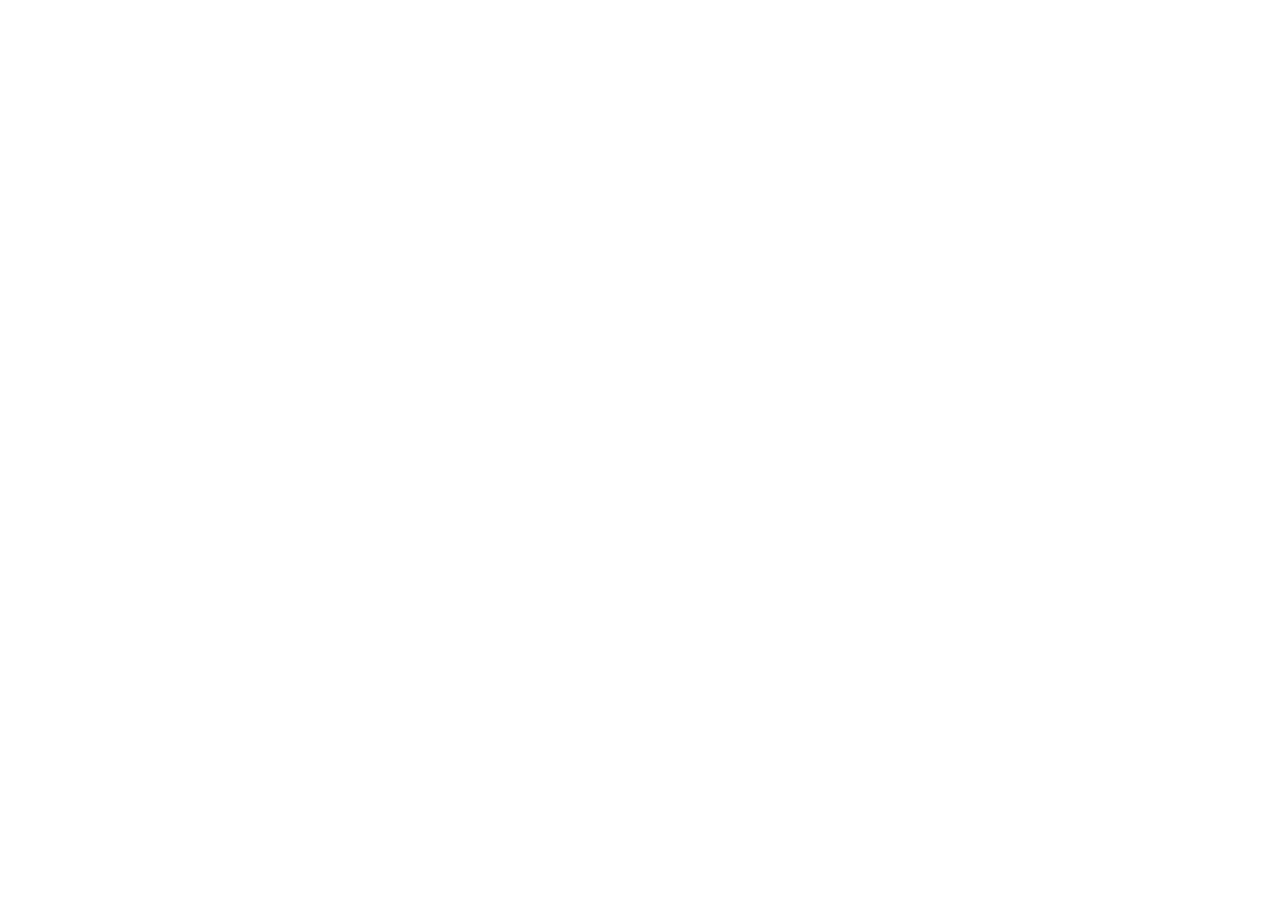
==== index.html @ cc5fe01b "Integrate WordPress block content into static page while keeping redirect" ====
<!doctype html>
<html lang="en">
<head>
  <meta charset="utf-8" />
  <meta name="viewport" content="width=device-width, initial-scale=1" />
  <title>Becky Taha'Blu</title>
  <meta http-equiv="refresh" content="0; url=https://beckytahablu.wordpress.com" />
  <script>window.location.href = 'https://beckytahablu.wordpress.com';</script>
  <style>
    body { margin:0; font-family:system-ui, -apple-system, Segoe UI, Roboto, Arial, sans-serif; background:#111; color:#fff; }
    .cover { position:relative; min-height:75vh; overflow:hidden; color:#fff; }
    .cover img { width:100%; height:100%; object-fit:cover; vertical-align:middle; opacity:.9; }
    .cover .inner { position:absolute; inset:0; display:flex; flex-direction:column; justify-content:center; align-items:center; padding:1rem; background:rgba(0,0,0,.35); text-align:center; }
    .wrap { max-width:1000px; margin:0 auto; padding:1rem; }
    .section { padding:5vh 1rem; }
    h2, h3, p, ul, li { margin: .5rem 0; }
    ul { padding-left:1.2rem; }
    .columns { display:flex; flex-wrap:wrap; gap:1rem; }
    .column { flex:1 1 300px; background:#1b1b1b; border-radius:8px; border:1px solid #333; padding:1rem; }
    img { max-width:100%; border-radius:8px; display:block; margin:0.4rem 0; }
    .social-links { display:flex; flex-wrap:wrap; gap:.4rem; list-style:none; padding:0; }
    .social-links li { margin:0; }
    .social-links a { color:#7fd5ff; text-decoration:none; border:1px solid #2f6c94; border-radius:999px; padding:.2rem .6rem; background:#152e40; }
    .footer { text-align:center; padding:1rem; font-size:.85rem; color:#ccc; }
  </style>
</head>
<body>
  <div class="cover">
    <img src="https://beckytahablu.wordpress.com/wp-content/uploads/2025/03/blackwhitegreentactilepsychedelicmusicportraitpsychedelicposter_20250311_173558_00007491896502432574039.jpg" alt="Becky Taha'Blu" />
    <div class="inner">
      <h1>Welcome to the World of Becky Taha'Blu</h1>
      <p style="text-align:right; max-width:700px;">unapologetically Black, queer, and femme, is the Gothic Glamorous Gangster shaking up the status quo. As an Afrocentric dominatrix and tantric practitioner, she's not just about pleasure—she's about power, education, and smashing oppressive systems. Co-organizing SLUTWALK Denver, Becky leads the charge against rape culture, strutting through the streets lavishly underdressed to trample the patriarchy.</p>
      <img src="https://beckytahablu.wordpress.com/wp-content/uploads/2025/03/greysimplejustsoldinstagrampostcard_20250311_172432_00007929353339511022209.jpg?w=1024" alt="Becky" style="max-width:420px;" />
    </div>
  </div>

  <div class="wrap">
    <section class="section" style="padding-top:4vh; padding-bottom:4vh; text-align:center;">
      <h2>The Big Mouth from the South</h2>
    </section>

    <hr style="border-color:#e5e5e5;" />
    <hr style="border-color:#e5e5e5;" />

    <section class="section" style="text-align:center;">
      <h2><em>“Feel free to Google Me, it's Taha'Blu!” [TaHa-Blō]</em></h2>
      <p style="font-size:.9rem;">~ Becky Taha’Blu</p>
    </section>

    <section class="columns">
      <div class="column">
        <img src="https://beckytahablu.wordpress.com/wp-content/uploads/2025/03/e3280716-3004-4d63-ae2f-e071078f6f48-1_all_17728277024957830709643.jpg?w=768" alt="Becky" />
        <img src="https://beckytahablu.wordpress.com/wp-content/uploads/2025/03/titsgiggles-2024-1045744630742553018780.jpg?w=682" alt="Becky" />
        <img src="https://beckytahablu.wordpress.com/wp-content/uploads/2025/03/titsgiggles-2024-1046490597239380816085.jpg?w=682" alt="Becky" />
        <ul>
          <li>Co-Founder of Rogue</li>
          <li>Support Network (RSN)</li>
          <li>Co-Founder of Rocky Mountain Sex Workers Coalition (RMSWC)</li>
          <li>Organizer of SLUTWALK Denver</li>
          <li>Producer of Sacre'Blu</li>
          <li>Member Lysistrata</li>
          <li>Member Black Sex Workers Coalition of Colorado</li>
        </ul>
      </div>
      <div class="column">
        <h2>Performance</h2>
        <p style="font-size:.85rem;">Starts at:</p>
        <h2 style="font-size:2rem;">$222</h2>
        <p>My performance prices are set in stone, dripping in gold, and absolutely non-negotiable. If you try to haggle, I’ll block you, ignore you, and trust me—it won’t be the kind of neglect you fantasize about. Respect the rate, or don’t bother sliding into my inbox.</p>
        <h3>Private Events</h3>
        <p>I am a force of rebellion and seduction, fighting for sex worker rights, decriminalization, and the dismantling of oppressive systems through the He-He's Hahas and Tatas, contact me with details about the event.</p>
        <h3>Vaudeville</h3>
        <p>A mesmerizing mix of Vaudeville charm and radical resistance, I blend sharp wit, sensuality, and activism—whether leading the charge or lighting up the stage I look good doing it; that's why I am, Becky with the Good Hair—where pleasure meets protest. You can book me for stand-up comedy or other public speaking events. If your event, cause or corporate event aligns with my radical views I may consider a sliding scale fee.</p>
        <h3>Burlesque</h3>
        <p>Ask me about my many burlesque dance numbers, my style is known to be: <strong>Gothic Glamour & Gangster.</strong></p>
        <p style="text-align:center;">I offer ‘Private Lessons’ and sessions alongside group classes.</p>
        <h3>Virtual Date</h3>
        <p>A soft, yet firm degrading session for the body and mind.</p>
        <p>~Voice Recording: $5<br>~Video & Voice Recording: $10<br>~Phone Consultation: $50+</p>
        <p><strong>Shipping Unmentionables</strong><br>We ship worldwide, flat shipping rate.</p>
      </div>
    </section>

    <section class="section" style="background:#000; padding:4vh 1rem;">
      <div style="text-align:center;"><h3>Connect with MizTrystBlu</h3>
      <p>Email: BeckyTahaBlu@outlook.com</p>
      <img src="https://beckytahablu.wordpress.com/wp-content/uploads/2025/03/image-1.png?w=500" alt="MizTrystBlu" style="max-width:260px;" /></div>
      <p style="text-align:center; font-size:.9rem;">Upcoming Public Events</p>
      <img src="https://beckytahablu.wordpress.com/wp-content/uploads/2025/03/pro-emailsignature_20250311_172258_00004904854328373020688.jpg?w=1024" alt="Contact" style="max-width:380px; display:block; margin:0 auto;" />
    </section>

    <section style="text-align:center; padding:1rem 0;">
      <div style="display:flex; justify-content:center; flex-wrap:wrap; gap:1rem;">
        <a href="https://cash.app/beckytahablu" class="social">$BeckyTahaBlu</a>
        <a href="https://www.amazon.com/hz/wishlist/ls/1C0C0CPOHARVQ?ref_=wl_share" class="social">Wishlist</a>
        <a href="https://fetlife.com/users/1606671" class="social">FetLife</a>
        <a href="https://www.niteflirt.com/users/BeckyTahaBlu" class="social">NiteFlirt</a>
      </div>
    </section>

    <section style="text-align:center; padding:2rem 0;">
      <img src="https://beckytahablu.wordpress.com/wp-content/uploads/2025/03/becky-logo-3-1.png" alt="Logo" style="max-width:200px; margin:.5rem;" />
      <img src="https://beckytahablu.wordpress.com/wp-content/uploads/2025/03/becky-logo-2-1.png" alt="Logo 2" style="max-width:200px; margin:.5rem;" />
    </section>

    <section style="text-align:center; padding:1rem;">
      <audio controls src="https://music.youtube.com/watch?v=oNeEyysDAHk&si=Nz2_Phd3IlsxnaRu"></audio>
      <figcaption>Cheap Perfume - Slut Game Strong</figcaption>
    </section>

    <footer class="footer">Redirecting to WordPress...</footer>
  </div>
</body>
</html>
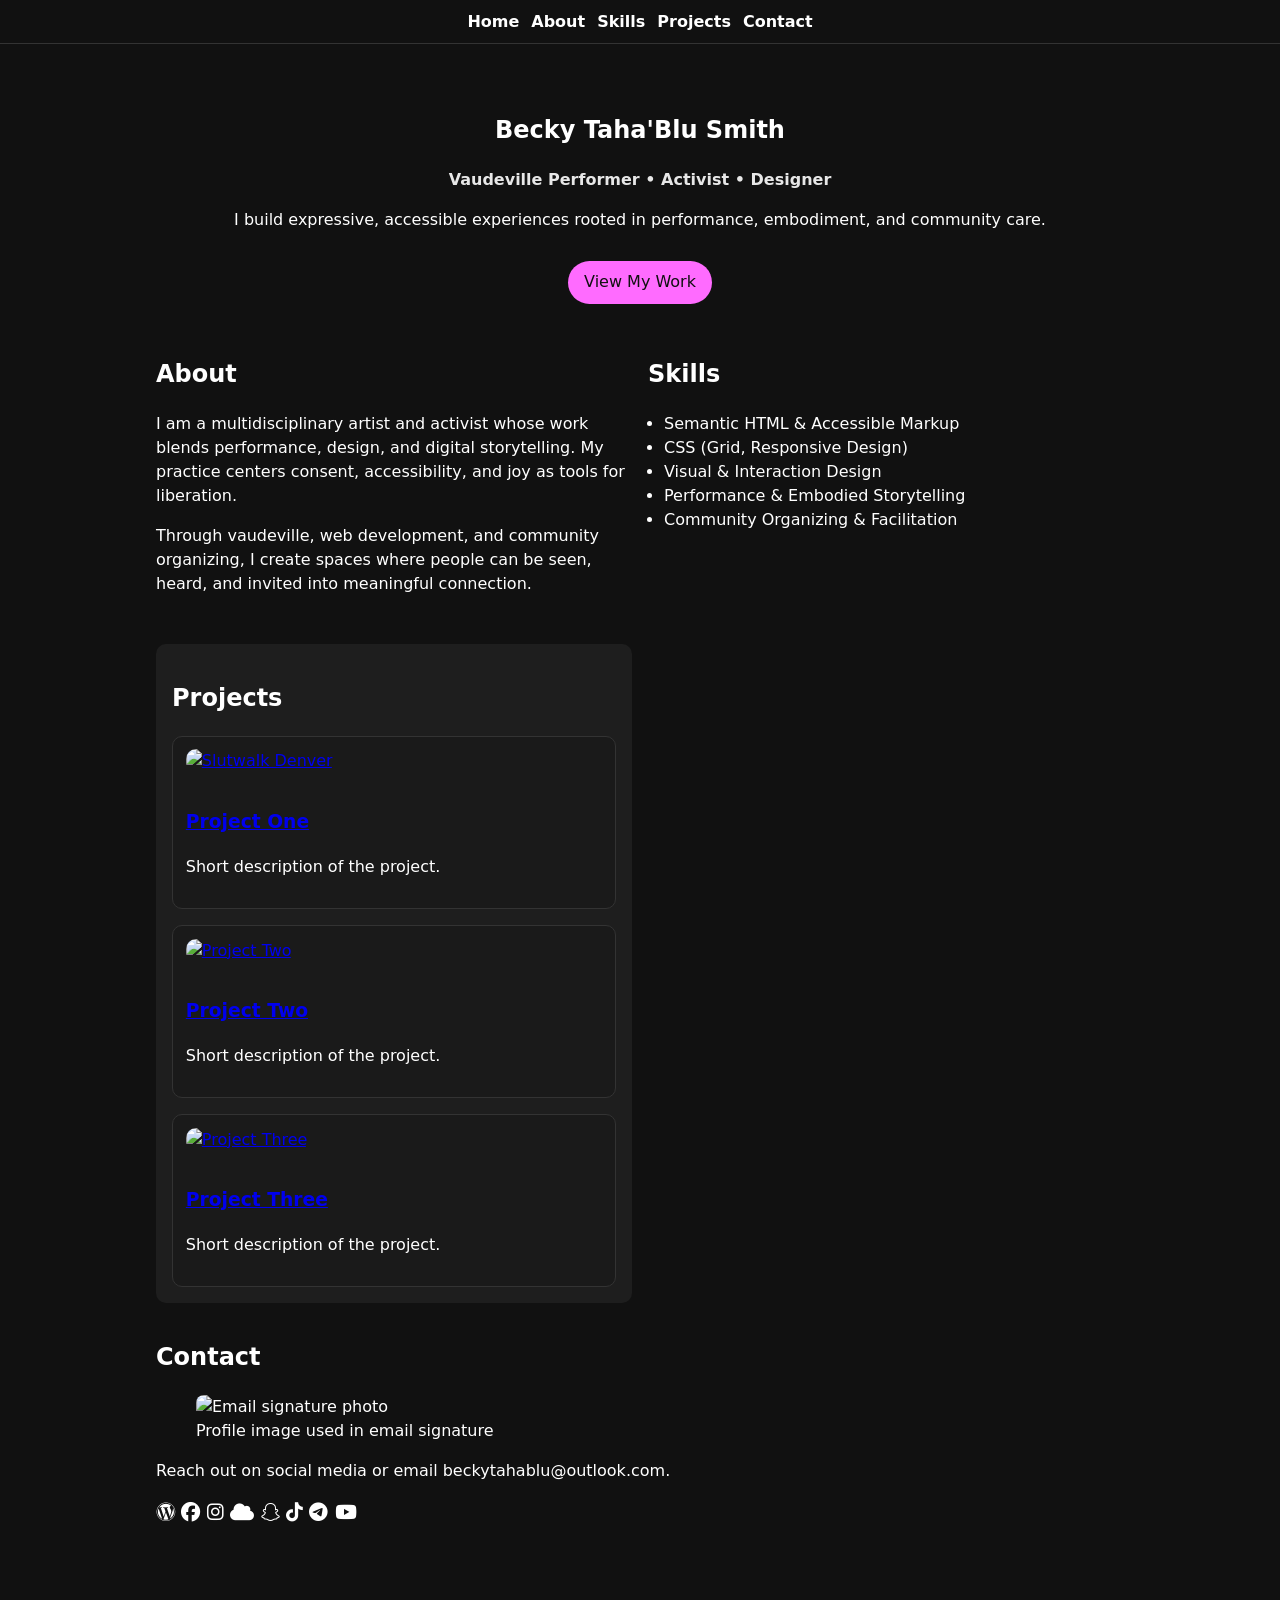
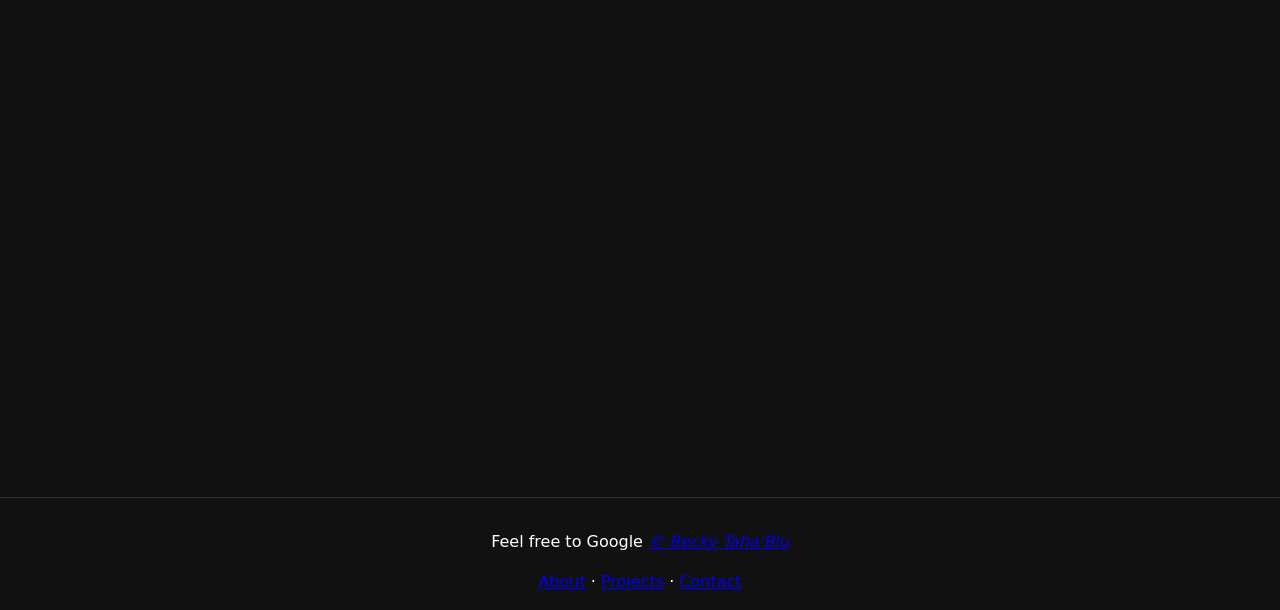
==== commit 92d6d6de: "restore" ====
--- a/index.html
+++ b/index.html
@@ -1,114 +1,217 @@
-<!doctype html>
+<!DOCTYPE html>
 <html lang="en">
 <head>
-  <meta charset="utf-8" />
+  <meta charset="UTF-8" />
   <meta name="viewport" content="width=device-width, initial-scale=1" />
-  <title>Becky Taha'Blu</title>
-  <meta http-equiv="refresh" content="0; url=https://beckytahablu.wordpress.com" />
-  <script>window.location.href = 'https://beckytahablu.wordpress.com';</script>
-  <style>
-    body { margin:0; font-family:system-ui, -apple-system, Segoe UI, Roboto, Arial, sans-serif; background:#111; color:#fff; }
-    .cover { position:relative; min-height:75vh; overflow:hidden; color:#fff; }
-    .cover img { width:100%; height:100%; object-fit:cover; vertical-align:middle; opacity:.9; }
-    .cover .inner { position:absolute; inset:0; display:flex; flex-direction:column; justify-content:center; align-items:center; padding:1rem; background:rgba(0,0,0,.35); text-align:center; }
-    .wrap { max-width:1000px; margin:0 auto; padding:1rem; }
-    .section { padding:5vh 1rem; }
-    h2, h3, p, ul, li { margin: .5rem 0; }
-    ul { padding-left:1.2rem; }
-    .columns { display:flex; flex-wrap:wrap; gap:1rem; }
-    .column { flex:1 1 300px; background:#1b1b1b; border-radius:8px; border:1px solid #333; padding:1rem; }
-    img { max-width:100%; border-radius:8px; display:block; margin:0.4rem 0; }
-    .social-links { display:flex; flex-wrap:wrap; gap:.4rem; list-style:none; padding:0; }
-    .social-links li { margin:0; }
-    .social-links a { color:#7fd5ff; text-decoration:none; border:1px solid #2f6c94; border-radius:999px; padding:.2rem .6rem; background:#152e40; }
-    .footer { text-align:center; padding:1rem; font-size:.85rem; color:#ccc; }
-  </style>
+  <meta name="theme-color" content="#ff6bff" />
+  <meta name="description" content="Becky Taha'Blu Smith — Vaudeville Performer, Activist, and Designer. Creating spaces for equity, joy, and liberation." />
+  <meta property="og:title" content="Becky Taha'Blu Smith" />
+  <meta property="og:type" content="website" />
+  <meta property="og:description" content="Vaudeville Performer • Activist • Designer" />
+  <meta property="og:image" content="https://beckytahablu.wordpress.com/wp-content/uploads/2025/03/pro-emailsignature_20250311_172258_00004904854328373020688.jpg" />
+  <meta name="referrer" content="strict-origin-when-cross-origin" />
+  <title>Becky Taha'Blu Smith — Vaudeville Performer & Activist</title>
+
+  <!-- Main styles -->
+  <link rel="stylesheet" href="style.css" />
+
+  <!-- Font Awesome (for social icons) -->
+  <link rel="stylesheet" href="https://cdnjs.cloudflare.com/ajax/libs/font-awesome/6.5.0/css/all.min.css" />
+
+  <!-- Theme detection -->
+  <script>
+    document.documentElement.setAttribute('data-theme', window.matchMedia('(prefers-color-scheme: dark)').matches ? 'dark' : 'light');
+  </script>
 </head>
+
 <body>
-  <div class="cover">
-    <img src="https://beckytahablu.wordpress.com/wp-content/uploads/2025/03/blackwhitegreentactilepsychedelicmusicportraitpsychedelicposter_20250311_173558_00007491896502432574039.jpg" alt="Becky Taha'Blu" />
-    <div class="inner">
-      <h1>Welcome to the World of Becky Taha'Blu</h1>
-      <p style="text-align:right; max-width:700px;">unapologetically Black, queer, and femme, is the Gothic Glamorous Gangster shaking up the status quo. As an Afrocentric dominatrix and tantric practitioner, she's not just about pleasure—she's about power, education, and smashing oppressive systems. Co-organizing SLUTWALK Denver, Becky leads the charge against rape culture, strutting through the streets lavishly underdressed to trample the patriarchy.</p>
-      <img src="https://beckytahablu.wordpress.com/wp-content/uploads/2025/03/greysimplejustsoldinstagrampostcard_20250311_172432_00007929353339511022209.jpg?w=1024" alt="Becky" style="max-width:420px;" />
+
+  <!-- ====== HEADER / NAV ====== -->
+  <header>
+    <nav aria-label="Main navigation">
+            <ul class="nav-list">
+        <li><a href="#hero">Home</a></li>
+        <li><a href="#about">About</a></li>
+        <li><a href="#skills">Skills</a></li>
+        <li><a href="#projects">Projects</a></li>
+        <li><a href="#contact">Contact</a></li>
+            </ul>
+    </nav>
+  </header>
+
+  <main>
+
+    <!-- ====== HERO ====== -->
+    <section id="hero" aria-labelledby="hero-heading">
+      <h1 id="hero-heading">Becky Taha'Blu Smith</h1>
+      <p class="hero-tagline">
+        Vaudeville Performer • Activist • Designer
+      </p>
+
+      <p class="hero-intro">
+        I build expressive, accessible experiences rooted in performance,
+        embodiment, and community care.
+      </p>
+
+      <a href="https://www.linkedin.com/in/becky-taha-blu-06805869/" class="hero-cta">
+        View My Work
+      </a>
+    </section>
+
+    <div class="info-grid" aria-label="About, Skills, and Projects">
+
+      <!-- ====== ABOUT ====== -->
+      <section id="about" aria-labelledby="about-heading">
+        <h2 id="about-heading">About</h2>
+
+        <p>
+          I am a multidisciplinary artist and activist whose work blends
+          performance, design, and digital storytelling. My practice centers
+          consent, accessibility, and joy as tools for liberation.
+        </p>
+
+        <p>
+          Through vaudeville, web development, and community organizing,
+          I create spaces where people can be seen, heard, and invited into
+          meaningful connection.
+        </p>
+      </section>
+
+      <!-- ====== SKILLS ====== -->
+      <section id="skills" aria-labelledby="skills-heading">
+        <h2 id="skills-heading">Skills</h2>
+
+        <ul class="skills-list">
+          <li>Semantic HTML & Accessible Markup</li>
+          <li>CSS (Grid, Responsive Design)</li>
+          <li>Visual & Interaction Design</li>
+          <li>Performance & Embodied Storytelling</li>
+          <li>Community Organizing & Facilitation</li>
+        </ul>
+      </section>
+
+      <!-- ====== PROJECTS ====== -->
+      <section id="projects" class="section" aria-labelledby="projects-heading">
+        <h2 id="projects-heading">Projects</h2>
+
+        <ul class="card-container scroll-container">
+          <li class="card">
+            <a href="https://chinookfund.org/grantee/slutwalk-denver-4000/" target="_blank" rel="noopener noreferrer">
+              <img src="https://chinookfund.org/wp-content/uploads/2025/07/Slutwalk-Denver.jpg" alt="Slutwalk Denver" style="width:100%;border-radius:10px;margin-bottom:1rem;">
+              <h3>Project One</h3>
+            </a>
+            <p>Short description of the project.</p>
+          </li>
+
+          <li class="card">
+            <a href="https://www.lawandsociety.org/2025/12/17/crn-spotlight-sex-work-law-society/" target="_blank" rel="noopener noreferrer">
+              <img src="https://www.lawandsociety.org/wp-content/uploads/2020/07/LSA_Logo_Dark.png" alt="Project Two" style="width:100%;border-radius:10px;margin-bottom:1rem;">
+              <h3>Project Two</h3>
+            </a>
+            <p>Short description of the project.</p>
+          </li>
+
+          <li class="card">
+            <a href="https://rougesupportnetwork.org/lysistratacoop" target="_blank" rel="noopener noreferrer">
+              <img src="https://images.squarespace-cdn.com/content/v1/59210e229f745601896d0cdd/be1b871c-5dae-4558-abae-4d06dcdeaea7/cyn.jpg?format=750w" alt="Project Three" style="width:100%;border-radius:10px;margin-bottom:1rem;">
+              <h3>Project Three</h3>
+            </a>
+            <p>Short description of the project.</p>
+          </li>
+        </ul>
+
+      </section>
     </div>
+    <!-- ====== CONTACT ====== -->
+    <section id="contact" aria-labelledby="contact-heading" class="contact-section">
+      <h2 id="contact-heading">Contact</h2>
+
+      <figure class="contact-photo">
+        <img
+          src="https://beckytahablu.wordpress.com/wp-content/uploads/2025/03/pro-emailsignature_20250311_172258_00004904854328373020688.jpg?w=1024"
+          alt="Email signature photo"
+          width="600"
+          height="auto"
+          loading="lazy"
+        />
+        <figcaption class="visually-hidden">Profile image used in email signature</figcaption>
+      </figure>
+
+      <p>Reach out on social media or email beckytahablu@outlook.com.</p>
+
+      <ul class="social-links" role="list">
+        <li>
+          <a href="https://beckytahablu.com/" target="_blank" rel="noopener noreferrer" aria-label="WordPress site">
+            <i class="fa-brands fa-wordpress" aria-hidden="true"></i><span class="sr-only">WordPress</span>
+          </a>
+        </li>
+        <li>
+          <a href="https://www.facebook.com/becky.tahablu" target="_blank" rel="noopener noreferrer" aria-label="Facebook profile">
+            <i class="fa-brands fa-facebook" aria-hidden="true"></i><span class="sr-only">Facebook</span>
+          </a>
+        </li>
+        <li>
+          <a href="https://www.instagram.com/beckytahablu" target="_blank" rel="noopener noreferrer" aria-label="Instagram profile">
+            <i class="fa-brands fa-instagram" aria-hidden="true"></i><span class="sr-only">Instagram</span>
+          </a>
+        </li>
+        <li>
+          <a href="https://web-cdn.bsky.app/profile/beckytahablu.bsky.social" target="_blank" rel="noopener noreferrer" aria-label="Bluesky profile">
+            <i class="fa-solid fa-cloud" aria-hidden="true"></i><span class="sr-only">Bluesky</span>
+          </a>
+        </li>
+        <li>
+          <a href="http://www.snapchat.com/add/beckytahablu?share_id=lwDDapOxaLc&locale=en-US" target="_blank" rel="noopener noreferrer" aria-label="Snapchat profile">
+            <i class="fa-brands fa-snapchat" aria-hidden="true"></i><span class="sr-only">Snapchat</span>
+          </a>
+        </li>
+        <li>
+          <a href="https://www.tiktok.com/@beckytahablu" target="_blank" rel="noopener noreferrer" aria-label="TikTok profile">
+            <i class="fa-brands fa-tiktok" aria-hidden="true"></i><span class="sr-only">TikTok</span>
+          </a>
+        </li>
+        <li>
+          <a href="https://t.me/TahaBlu1" target="_blank" rel="noopener noreferrer" aria-label="Telegram">
+            <i class="fa-brands fa-telegram" aria-hidden="true"></i><span class="sr-only">Telegram</span>
+          </a>
+        </li>
+        <li>
+          <a href="https://www.youtube.com/@misstrystbeckytahablu4486" target="_blank" rel="noopener noreferrer" aria-label="YouTube channel">
+            <i class="fa-brands fa-youtube" aria-hidden="true"></i><span class="sr-only">YouTube</span>
+          </a>
+        </li>
+      </ul>
+    </section>
+
+  </main>
+
+  <div style="text-align: center; margin: 2rem 0;">
+    <iframe style="border: 1px solid rgba(0, 0, 0, 0.1);" width="800" height="450" src="https://embed.figma.com/board/c9WVeXOsg0Du7TdWuMdypq/Water-Charity?node-id=0-1&embed-host=share" allowfullscreen></iframe>
   </div>
 
-  <div class="wrap">
-    <section class="section" style="padding-top:4vh; padding-bottom:4vh; text-align:center;">
-      <h2>The Big Mouth from the South</h2>
-    </section>
-
-    <hr style="border-color:#e5e5e5;" />
-    <hr style="border-color:#e5e5e5;" />
-
-    <section class="section" style="text-align:center;">
-      <h2><em>“Feel free to Google Me, it's Taha'Blu!” [TaHa-Blō]</em></h2>
-      <p style="font-size:.9rem;">~ Becky Taha’Blu</p>
-    </section>
-
-    <section class="columns">
-      <div class="column">
-        <img src="https://beckytahablu.wordpress.com/wp-content/uploads/2025/03/e3280716-3004-4d63-ae2f-e071078f6f48-1_all_17728277024957830709643.jpg?w=768" alt="Becky" />
-        <img src="https://beckytahablu.wordpress.com/wp-content/uploads/2025/03/titsgiggles-2024-1045744630742553018780.jpg?w=682" alt="Becky" />
-        <img src="https://beckytahablu.wordpress.com/wp-content/uploads/2025/03/titsgiggles-2024-1046490597239380816085.jpg?w=682" alt="Becky" />
-        <ul>
-          <li>Co-Founder of Rogue</li>
-          <li>Support Network (RSN)</li>
-          <li>Co-Founder of Rocky Mountain Sex Workers Coalition (RMSWC)</li>
-          <li>Organizer of SLUTWALK Denver</li>
-          <li>Producer of Sacre'Blu</li>
-          <li>Member Lysistrata</li>
-          <li>Member Black Sex Workers Coalition of Colorado</li>
-        </ul>
-      </div>
-      <div class="column">
-        <h2>Performance</h2>
-        <p style="font-size:.85rem;">Starts at:</p>
-        <h2 style="font-size:2rem;">$222</h2>
-        <p>My performance prices are set in stone, dripping in gold, and absolutely non-negotiable. If you try to haggle, I’ll block you, ignore you, and trust me—it won’t be the kind of neglect you fantasize about. Respect the rate, or don’t bother sliding into my inbox.</p>
-        <h3>Private Events</h3>
-        <p>I am a force of rebellion and seduction, fighting for sex worker rights, decriminalization, and the dismantling of oppressive systems through the He-He's Hahas and Tatas, contact me with details about the event.</p>
-        <h3>Vaudeville</h3>
-        <p>A mesmerizing mix of Vaudeville charm and radical resistance, I blend sharp wit, sensuality, and activism—whether leading the charge or lighting up the stage I look good doing it; that's why I am, Becky with the Good Hair—where pleasure meets protest. You can book me for stand-up comedy or other public speaking events. If your event, cause or corporate event aligns with my radical views I may consider a sliding scale fee.</p>
-        <h3>Burlesque</h3>
-        <p>Ask me about my many burlesque dance numbers, my style is known to be: <strong>Gothic Glamour & Gangster.</strong></p>
-        <p style="text-align:center;">I offer ‘Private Lessons’ and sessions alongside group classes.</p>
-        <h3>Virtual Date</h3>
-        <p>A soft, yet firm degrading session for the body and mind.</p>
-        <p>~Voice Recording: $5<br>~Video & Voice Recording: $10<br>~Phone Consultation: $50+</p>
-        <p><strong>Shipping Unmentionables</strong><br>We ship worldwide, flat shipping rate.</p>
-      </div>
-    </section>
-
-    <section class="section" style="background:#000; padding:4vh 1rem;">
-      <div style="text-align:center;"><h3>Connect with MizTrystBlu</h3>
-      <p>Email: BeckyTahaBlu@outlook.com</p>
-      <img src="https://beckytahablu.wordpress.com/wp-content/uploads/2025/03/image-1.png?w=500" alt="MizTrystBlu" style="max-width:260px;" /></div>
-      <p style="text-align:center; font-size:.9rem;">Upcoming Public Events</p>
-      <img src="https://beckytahablu.wordpress.com/wp-content/uploads/2025/03/pro-emailsignature_20250311_172258_00004904854328373020688.jpg?w=1024" alt="Contact" style="max-width:380px; display:block; margin:0 auto;" />
-    </section>
-
-    <section style="text-align:center; padding:1rem 0;">
-      <div style="display:flex; justify-content:center; flex-wrap:wrap; gap:1rem;">
-        <a href="https://cash.app/beckytahablu" class="social">$BeckyTahaBlu</a>
-        <a href="https://www.amazon.com/hz/wishlist/ls/1C0C0CPOHARVQ?ref_=wl_share" class="social">Wishlist</a>
-        <a href="https://fetlife.com/users/1606671" class="social">FetLife</a>
-        <a href="https://www.niteflirt.com/users/BeckyTahaBlu" class="social">NiteFlirt</a>
-      </div>
-    </section>
-
-    <section style="text-align:center; padding:2rem 0;">
-      <img src="https://beckytahablu.wordpress.com/wp-content/uploads/2025/03/becky-logo-3-1.png" alt="Logo" style="max-width:200px; margin:.5rem;" />
-      <img src="https://beckytahablu.wordpress.com/wp-content/uploads/2025/03/becky-logo-2-1.png" alt="Logo 2" style="max-width:200px; margin:.5rem;" />
-    </section>
-
-    <section style="text-align:center; padding:1rem;">
-      <audio controls src="https://music.youtube.com/watch?v=oNeEyysDAHk&si=Nz2_Phd3IlsxnaRu"></audio>
-      <figcaption>Cheap Perfume - Slut Game Strong</figcaption>
-    </section>
-
-    <footer class="footer">Redirecting to WordPress...</footer>
-  </div>
+  <!-- ====== FOOTER ====== -->
+ <footer>
+  <p>
+    Feel free to Google 
+    <em>
+      <a
+        href="https://www.google.com/search?q=becky+tahablu"
+        target="_blank"
+        rel="noopener noreferrer"
+        aria-label="Search results for Becky Taha'Blu Smith on Google"
+      >
+        © Becky Taha'Blu
+      </a>
+    </em>
+  </p>
+
+  <nav aria-label="Footer navigation">
+    <a href="#about">About</a> ·
+    <a href="#projects">Projects</a> ·
+    <a href="#contact">Contact</a>
+  </nav>
+</footer>
+
+  <script src="script.js"></script>
 </body>
 </html>
--- a/style.css
+++ b/style.css
@@ -0,0 +1,21 @@
+:root{--bg:#111;--fg:#fff;--accent:#ff6bff;--muted:#ccc}
+*{box-sizing:border-box}
+body{margin:0;font-family:Inter,system-ui,sans-serif;background:var(--bg);color:var(--fg);line-height:1.5}
+header{position:sticky;top:0;z-index:10;background:#111;border-bottom:1px solid #333;padding:.6rem .8rem}
+.nav-list{list-style:none;display:flex;gap:.75rem;padding:0;margin:0;justify-content:center}
+.nav-list a{color:#fff;text-decoration:none;font-weight:600}
+main{padding:1rem;max-width:1000px;margin:0 auto}
+#hero{padding:2rem 0;text-align:center}
+.hero-tagline{font-weight:600;opacity:.9}
+.hero-cta{text-decoration:none;background:var(--accent);color:#111;padding:.6rem 1rem;border-radius:999px;display:inline-block;margin-top:.8rem}
+.info-grid{display:grid;grid-template-columns:1fr;gap:1rem}
+.section{background:#1e1e1e;padding:1rem;border-radius:10px;margin-top:1rem}
+.skills-list{padding-left:1rem}
+.card-container{list-style:none;padding:0;margin:0;display:grid;grid-template-columns:repeat(auto-fill,minmax(220px,1fr));gap:1rem}
+.card{background:#1a1a1a;border-radius:10px;padding:.8rem; border:1px solid #333}
+.contact-section{padding:1rem 0}
+.social-links{display:flex;flex-wrap:wrap;gap:.4rem;padding:0;list-style:none}
+.social-links a{color:#fff;font-size:1.2rem}
+.contact-photo img{max-width:100%;height:auto;border-radius:8px}
+footer{padding:1rem;text-align:center;border-top:1px solid #333;margin-top:1rem}
+@media (min-width:768px){.info-grid{grid-template-columns:1fr 1fr}}
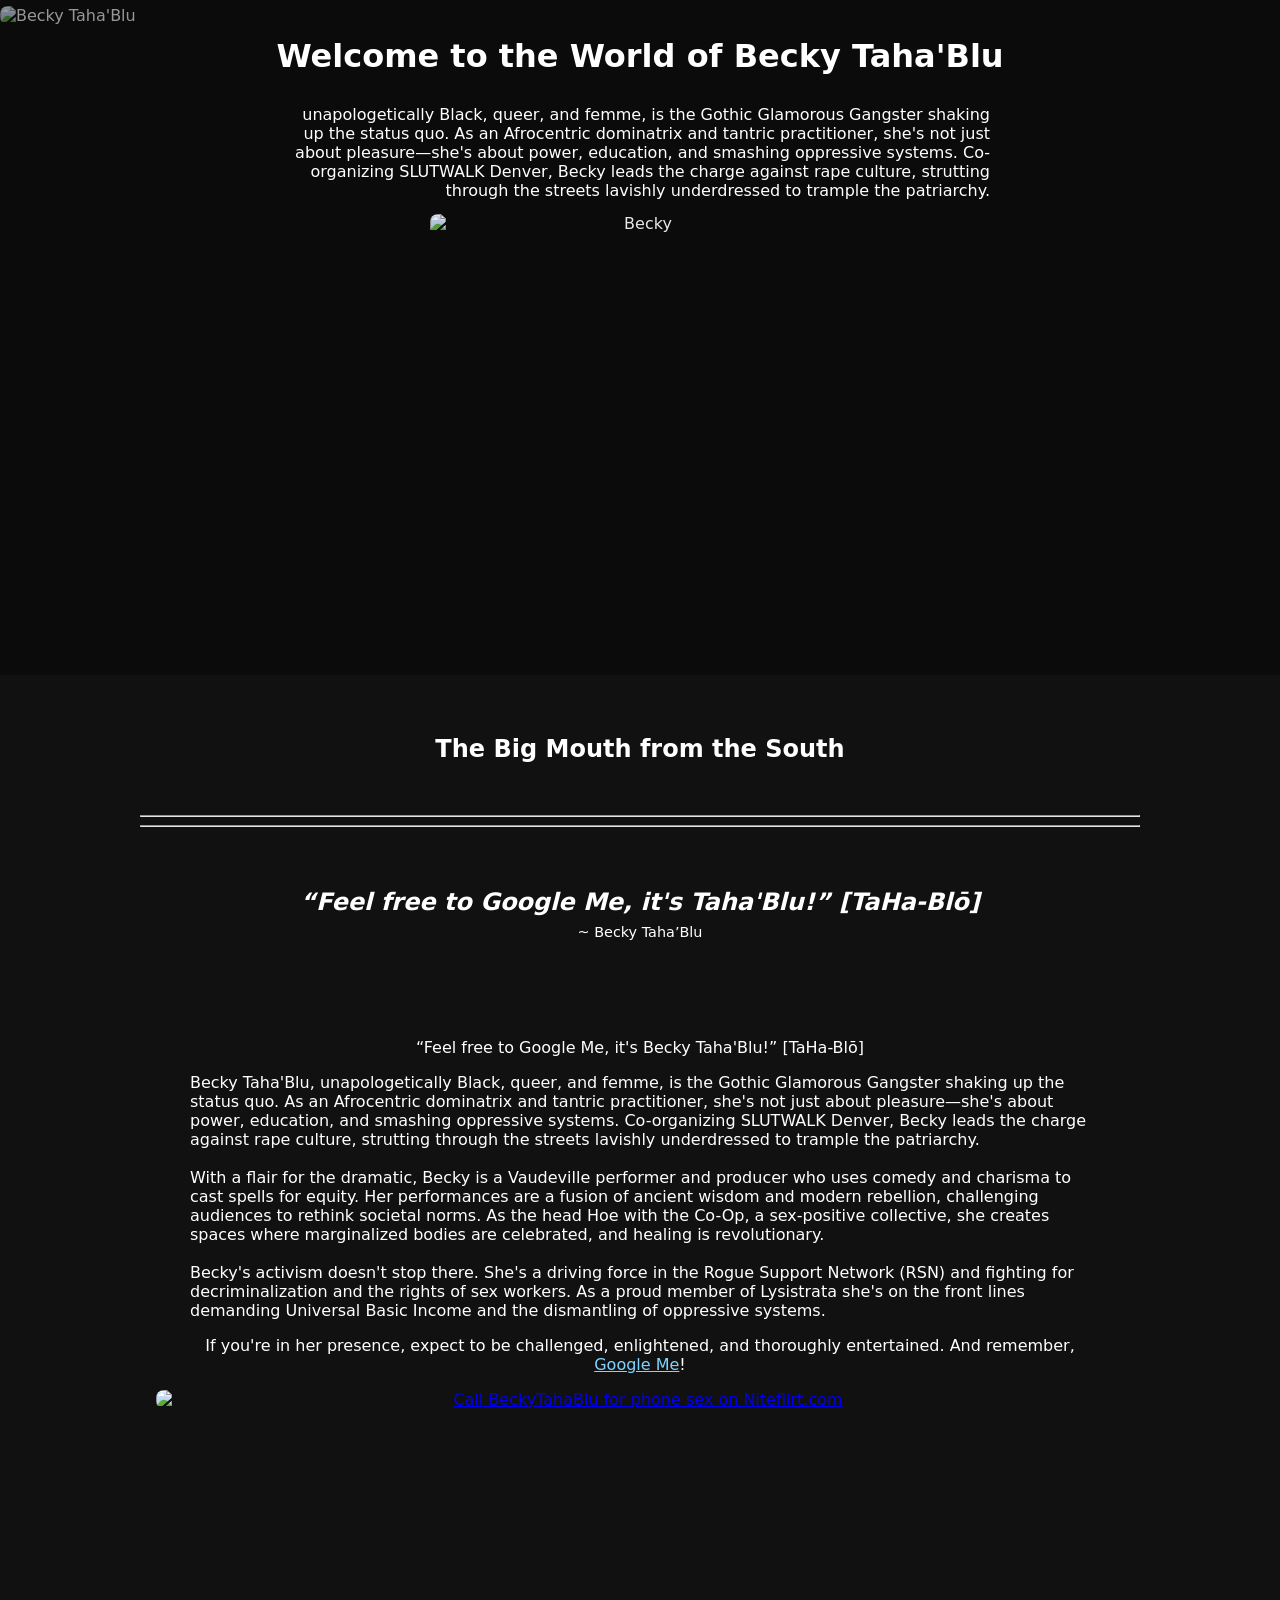
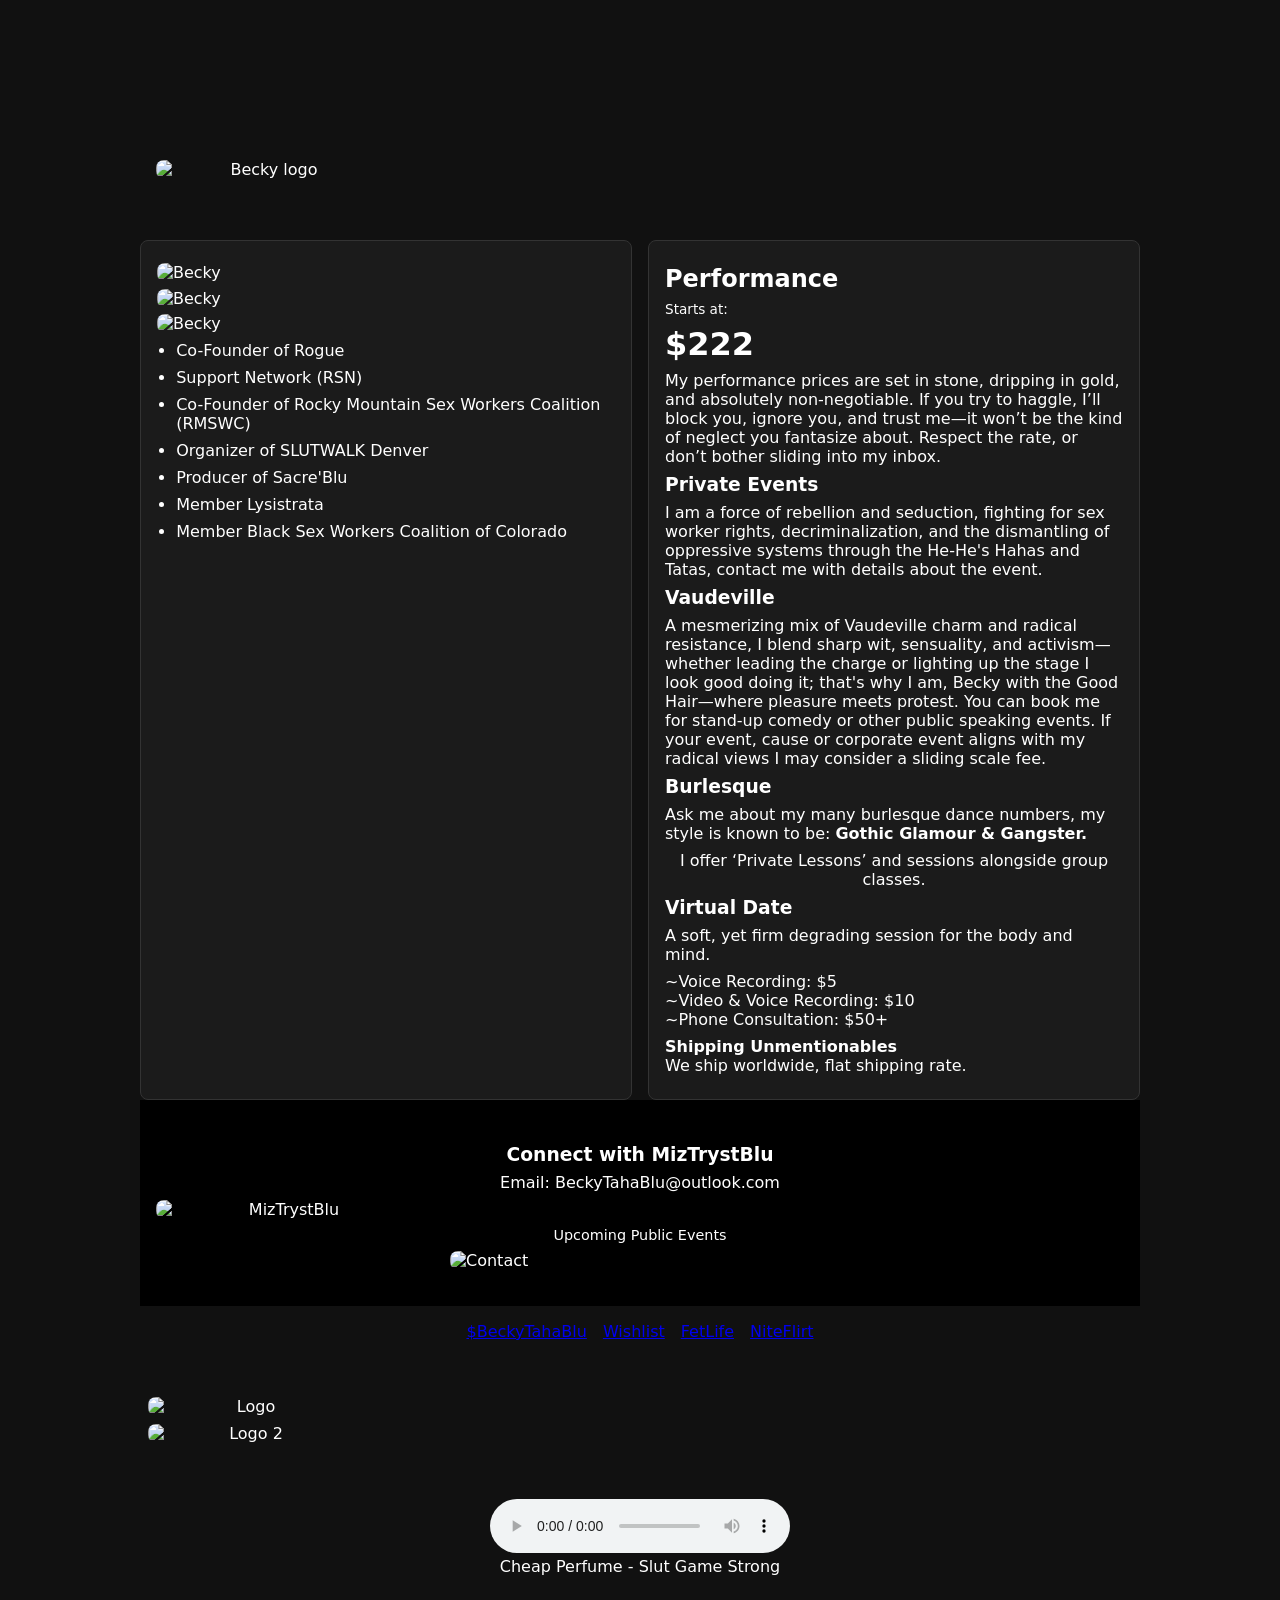
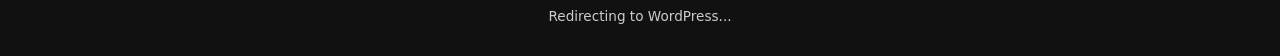
==== commit 3f60bc5b: "edits" ====
--- a/index.html
+++ b/index.html
@@ -1,217 +1,121 @@
-<!DOCTYPE html>
+<!doctype html>
 <html lang="en">
 <head>
-  <meta charset="UTF-8" />
+  <meta charset="utf-8" />
   <meta name="viewport" content="width=device-width, initial-scale=1" />
-  <meta name="theme-color" content="#ff6bff" />
-  <meta name="description" content="Becky Taha'Blu Smith — Vaudeville Performer, Activist, and Designer. Creating spaces for equity, joy, and liberation." />
-  <meta property="og:title" content="Becky Taha'Blu Smith" />
-  <meta property="og:type" content="website" />
-  <meta property="og:description" content="Vaudeville Performer • Activist • Designer" />
-  <meta property="og:image" content="https://beckytahablu.wordpress.com/wp-content/uploads/2025/03/pro-emailsignature_20250311_172258_00004904854328373020688.jpg" />
-  <meta name="referrer" content="strict-origin-when-cross-origin" />
-  <title>Becky Taha'Blu Smith — Vaudeville Performer & Activist</title>
+  <title>Becky Taha'Blu</title>
+  <style>
+    body { margin:0; font-family:system-ui, -apple-system, Segoe UI, Roboto, Arial, sans-serif; background:#111; color:#fff; }
+    .cover { position:relative; min-height:75vh; overflow:hidden; color:#fff; }
+    .cover img { width:100%; height:100%; object-fit:cover; vertical-align:middle; opacity:.9; }
+    .cover .inner { position:absolute; inset:0; display:flex; flex-direction:column; justify-content:center; align-items:center; padding:1rem; background:rgba(0,0,0,.35); text-align:center; }
+    .wrap { max-width:1000px; margin:0 auto; padding:1rem; }
+    .section { padding:5vh 1rem; }
+    h2, h3, p, ul, li { margin: .5rem 0; }
+    ul { padding-left:1.2rem; }
+    .columns { display:flex; flex-wrap:wrap; gap:1rem; }
+    .column { flex:1 1 300px; background:#1b1b1b; border-radius:8px; border:1px solid #333; padding:1rem; }
+    img { max-width:100%; border-radius:8px; display:block; margin:0.4rem 0; }
+    .social-links { display:flex; flex-wrap:wrap; gap:.4rem; list-style:none; padding:0; }
+    .social-links li { margin:0; }
+    .social-links a { color:#7fd5ff; text-decoration:none; border:1px solid #2f6c94; border-radius:999px; padding:.2rem .6rem; background:#152e40; }
+    .footer { text-align:center; padding:1rem; font-size:.85rem; color:#ccc; }
+  </style>
+</head>
+<body>
+  <div class="cover">
+    <img src="https://beckytahablu.wordpress.com/wp-content/uploads/2025/03/blackwhitegreentactilepsychedelicmusicportraitpsychedelicposter_20250311_173558_00007491896502432574039.jpg" alt="Becky Taha'Blu" />
+    <div class="inner">
+      <h1>Welcome to the World of Becky Taha'Blu</h1>
+      <p style="text-align:right; max-width:700px;">unapologetically Black, queer, and femme, is the Gothic Glamorous Gangster shaking up the status quo. As an Afrocentric dominatrix and tantric practitioner, she's not just about pleasure—she's about power, education, and smashing oppressive systems. Co-organizing SLUTWALK Denver, Becky leads the charge against rape culture, strutting through the streets lavishly underdressed to trample the patriarchy.</p>
+      <img src="https://beckytahablu.wordpress.com/wp-content/uploads/2025/03/greysimplejustsoldinstagrampostcard_20250311_172432_00007929353339511022209.jpg?w=1024" alt="Becky" style="max-width:420px;" />
+    </div>
+  </div>
 
-  <!-- Main styles -->
-  <link rel="stylesheet" href="style.css" />
-
-  <!-- Font Awesome (for social icons) -->
-  <link rel="stylesheet" href="https://cdnjs.cloudflare.com/ajax/libs/font-awesome/6.5.0/css/all.min.css" />
-
-  <!-- Theme detection -->
-  <script>
-    document.documentElement.setAttribute('data-theme', window.matchMedia('(prefers-color-scheme: dark)').matches ? 'dark' : 'light');
-  </script>
-</head>
-
-<body>
-
-  <!-- ====== HEADER / NAV ====== -->
-  <header>
-    <nav aria-label="Main navigation">
-            <ul class="nav-list">
-        <li><a href="#hero">Home</a></li>
-        <li><a href="#about">About</a></li>
-        <li><a href="#skills">Skills</a></li>
-        <li><a href="#projects">Projects</a></li>
-        <li><a href="#contact">Contact</a></li>
-            </ul>
-    </nav>
-  </header>
-
-  <main>
-
-    <!-- ====== HERO ====== -->
-    <section id="hero" aria-labelledby="hero-heading">
-      <h1 id="hero-heading">Becky Taha'Blu Smith</h1>
-      <p class="hero-tagline">
-        Vaudeville Performer • Activist • Designer
-      </p>
-
-      <p class="hero-intro">
-        I build expressive, accessible experiences rooted in performance,
-        embodiment, and community care.
-      </p>
-
-      <a href="https://www.linkedin.com/in/becky-taha-blu-06805869/" class="hero-cta">
-        View My Work
-      </a>
+  <div class="wrap">
+    <section class="section" style="padding-top:4vh; padding-bottom:4vh; text-align:center;">
+      <h2>The Big Mouth from the South</h2>
     </section>
 
-    <div class="info-grid" aria-label="About, Skills, and Projects">
+    <hr style="border-color:#e5e5e5;" />
+    <hr style="border-color:#e5e5e5;" />
 
-      <!-- ====== ABOUT ====== -->
-      <section id="about" aria-labelledby="about-heading">
-        <h2 id="about-heading">About</h2>
-
-        <p>
-          I am a multidisciplinary artist and activist whose work blends
-          performance, design, and digital storytelling. My practice centers
-          consent, accessibility, and joy as tools for liberation.
-        </p>
-
-        <p>
-          Through vaudeville, web development, and community organizing,
-          I create spaces where people can be seen, heard, and invited into
-          meaningful connection.
-        </p>
-      </section>
-
-      <!-- ====== SKILLS ====== -->
-      <section id="skills" aria-labelledby="skills-heading">
-        <h2 id="skills-heading">Skills</h2>
-
-        <ul class="skills-list">
-          <li>Semantic HTML & Accessible Markup</li>
-          <li>CSS (Grid, Responsive Design)</li>
-          <li>Visual & Interaction Design</li>
-          <li>Performance & Embodied Storytelling</li>
-          <li>Community Organizing & Facilitation</li>
-        </ul>
-      </section>
-
-      <!-- ====== PROJECTS ====== -->
-      <section id="projects" class="section" aria-labelledby="projects-heading">
-        <h2 id="projects-heading">Projects</h2>
-
-        <ul class="card-container scroll-container">
-          <li class="card">
-            <a href="https://chinookfund.org/grantee/slutwalk-denver-4000/" target="_blank" rel="noopener noreferrer">
-              <img src="https://chinookfund.org/wp-content/uploads/2025/07/Slutwalk-Denver.jpg" alt="Slutwalk Denver" style="width:100%;border-radius:10px;margin-bottom:1rem;">
-              <h3>Project One</h3>
-            </a>
-            <p>Short description of the project.</p>
-          </li>
-
-          <li class="card">
-            <a href="https://www.lawandsociety.org/2025/12/17/crn-spotlight-sex-work-law-society/" target="_blank" rel="noopener noreferrer">
-              <img src="https://www.lawandsociety.org/wp-content/uploads/2020/07/LSA_Logo_Dark.png" alt="Project Two" style="width:100%;border-radius:10px;margin-bottom:1rem;">
-              <h3>Project Two</h3>
-            </a>
-            <p>Short description of the project.</p>
-          </li>
-
-          <li class="card">
-            <a href="https://rougesupportnetwork.org/lysistratacoop" target="_blank" rel="noopener noreferrer">
-              <img src="https://images.squarespace-cdn.com/content/v1/59210e229f745601896d0cdd/be1b871c-5dae-4558-abae-4d06dcdeaea7/cyn.jpg?format=750w" alt="Project Three" style="width:100%;border-radius:10px;margin-bottom:1rem;">
-              <h3>Project Three</h3>
-            </a>
-            <p>Short description of the project.</p>
-          </li>
-        </ul>
-
-      </section>
-    </div>
-    <!-- ====== CONTACT ====== -->
-    <section id="contact" aria-labelledby="contact-heading" class="contact-section">
-      <h2 id="contact-heading">Contact</h2>
-
-      <figure class="contact-photo">
-        <img
-          src="https://beckytahablu.wordpress.com/wp-content/uploads/2025/03/pro-emailsignature_20250311_172258_00004904854328373020688.jpg?w=1024"
-          alt="Email signature photo"
-          width="600"
-          height="auto"
-          loading="lazy"
-        />
-        <figcaption class="visually-hidden">Profile image used in email signature</figcaption>
-      </figure>
-
-      <p>Reach out on social media or email beckytahablu@outlook.com.</p>
-
-      <ul class="social-links" role="list">
-        <li>
-          <a href="https://beckytahablu.com/" target="_blank" rel="noopener noreferrer" aria-label="WordPress site">
-            <i class="fa-brands fa-wordpress" aria-hidden="true"></i><span class="sr-only">WordPress</span>
-          </a>
-        </li>
-        <li>
-          <a href="https://www.facebook.com/becky.tahablu" target="_blank" rel="noopener noreferrer" aria-label="Facebook profile">
-            <i class="fa-brands fa-facebook" aria-hidden="true"></i><span class="sr-only">Facebook</span>
-          </a>
-        </li>
-        <li>
-          <a href="https://www.instagram.com/beckytahablu" target="_blank" rel="noopener noreferrer" aria-label="Instagram profile">
-            <i class="fa-brands fa-instagram" aria-hidden="true"></i><span class="sr-only">Instagram</span>
-          </a>
-        </li>
-        <li>
-          <a href="https://web-cdn.bsky.app/profile/beckytahablu.bsky.social" target="_blank" rel="noopener noreferrer" aria-label="Bluesky profile">
-            <i class="fa-solid fa-cloud" aria-hidden="true"></i><span class="sr-only">Bluesky</span>
-          </a>
-        </li>
-        <li>
-          <a href="http://www.snapchat.com/add/beckytahablu?share_id=lwDDapOxaLc&locale=en-US" target="_blank" rel="noopener noreferrer" aria-label="Snapchat profile">
-            <i class="fa-brands fa-snapchat" aria-hidden="true"></i><span class="sr-only">Snapchat</span>
-          </a>
-        </li>
-        <li>
-          <a href="https://www.tiktok.com/@beckytahablu" target="_blank" rel="noopener noreferrer" aria-label="TikTok profile">
-            <i class="fa-brands fa-tiktok" aria-hidden="true"></i><span class="sr-only">TikTok</span>
-          </a>
-        </li>
-        <li>
-          <a href="https://t.me/TahaBlu1" target="_blank" rel="noopener noreferrer" aria-label="Telegram">
-            <i class="fa-brands fa-telegram" aria-hidden="true"></i><span class="sr-only">Telegram</span>
-          </a>
-        </li>
-        <li>
-          <a href="https://www.youtube.com/@misstrystbeckytahablu4486" target="_blank" rel="noopener noreferrer" aria-label="YouTube channel">
-            <i class="fa-brands fa-youtube" aria-hidden="true"></i><span class="sr-only">YouTube</span>
-          </a>
-        </li>
-      </ul>
+    <section class="section" style="text-align:center;">
+      <h2><em>“Feel free to Google Me, it's Taha'Blu!” [TaHa-Blō]</em></h2>
+      <p style="font-size:.9rem;">~ Becky Taha’Blu</p>
     </section>
 
-  </main>
+    <section class="section" style="text-align:center;">
+      <p style="margin:0 auto; max-width:900px;">“Feel free to Google Me, it's Becky Taha'Blu!” [TaHa-Blō]</p>
+      <p style="text-align:left; max-width:900px; margin:1rem auto;">Becky Taha'Blu, unapologetically Black, queer, and femme, is the Gothic Glamorous Gangster shaking up the status quo. As an Afrocentric dominatrix and tantric practitioner, she's not just about pleasure—she's about power, education, and smashing oppressive systems. Co-organizing SLUTWALK Denver, Becky leads the charge against rape culture, strutting through the streets lavishly underdressed to trample the patriarchy.<br><br>With a flair for the dramatic, Becky is a Vaudeville performer and producer who uses comedy and charisma to cast spells for equity. Her performances are a fusion of ancient wisdom and modern rebellion, challenging audiences to rethink societal norms. As the head Hoe with the Co-Op, a sex-positive collective, she creates spaces where marginalized bodies are celebrated, and healing is revolutionary.<br><br>Becky's activism doesn't stop there. She's a driving force in the Rogue Support Network (RSN) and fighting for decriminalization and the rights of sex workers. As a proud member of Lysistrata she's on the front lines demanding Universal Basic Income and the dismantling of oppressive systems.</p>
+      <p style="text-align:center; max-width:900px; margin:.5rem auto;">If you're in her presence, expect to be challenged, enlightened, and thoroughly entertained. And remember, <a href="https://forms.gle/i4nurvw4JTtdVFN98" style="color:#7fd5ff;">Google Me</a>!</p>
+      <div style="text-align:center; margin:1rem 0;"><a href="https://www.niteflirt.com/phonesex/listing?crid=Listing%20button&listing_id=11105554&pid=27673523"><img src="https://affiliate.niteflirt.com/niteflirt/images/nf-btn-call-me-on_133x39.gif" alt="Call BeckyTahaBlu for phone sex on Niteflirt.com" title="Call BeckyTahaBlu for phone sex on Niteflirt.com" /></a></div>
+      <div style="text-align:center; margin:1rem 0;"><iframe width="420" height="315" src="https://videopress.com/v/qyZplzRW?resizeToParent=true&cover=true&preloadContent=metadata&useAverageColor=true" frameborder="0" allowfullscreen></iframe></div>
+      <div style="text-align:center; margin:1rem 0;"><img src="https://beckytahablu.wordpress.com/wp-content/uploads/2025/03/becky-logo-3-1.png?w=500" alt="Becky logo" style="max-width:220px;"/></div>
+    </section>
 
-  <div style="text-align: center; margin: 2rem 0;">
-    <iframe style="border: 1px solid rgba(0, 0, 0, 0.1);" width="800" height="450" src="https://embed.figma.com/board/c9WVeXOsg0Du7TdWuMdypq/Water-Charity?node-id=0-1&embed-host=share" allowfullscreen></iframe>
+    <section class="columns">
+      <div class="column">
+        <img src="https://beckytahablu.wordpress.com/wp-content/uploads/2025/03/e3280716-3004-4d63-ae2f-e071078f6f48-1_all_17728277024957830709643.jpg?w=768" alt="Becky" />
+        <img src="https://beckytahablu.wordpress.com/wp-content/uploads/2025/03/titsgiggles-2024-1045744630742553018780.jpg?w=682" alt="Becky" />
+        <img src="https://beckytahablu.wordpress.com/wp-content/uploads/2025/03/titsgiggles-2024-1046490597239380816085.jpg?w=682" alt="Becky" />
+        <ul>
+          <li>Co-Founder of Rogue</li>
+          <li>Support Network (RSN)</li>
+          <li>Co-Founder of Rocky Mountain Sex Workers Coalition (RMSWC)</li>
+          <li>Organizer of SLUTWALK Denver</li>
+          <li>Producer of Sacre'Blu</li>
+          <li>Member Lysistrata</li>
+          <li>Member Black Sex Workers Coalition of Colorado</li>
+        </ul>
+      </div>
+      <div class="column">
+        <h2>Performance</h2>
+        <p style="font-size:.85rem;">Starts at:</p>
+        <h2 style="font-size:2rem;">$222</h2>
+        <p>My performance prices are set in stone, dripping in gold, and absolutely non-negotiable. If you try to haggle, I’ll block you, ignore you, and trust me—it won’t be the kind of neglect you fantasize about. Respect the rate, or don’t bother sliding into my inbox.</p>
+        <h3>Private Events</h3>
+        <p>I am a force of rebellion and seduction, fighting for sex worker rights, decriminalization, and the dismantling of oppressive systems through the He-He's Hahas and Tatas, contact me with details about the event.</p>
+        <h3>Vaudeville</h3>
+        <p>A mesmerizing mix of Vaudeville charm and radical resistance, I blend sharp wit, sensuality, and activism—whether leading the charge or lighting up the stage I look good doing it; that's why I am, Becky with the Good Hair—where pleasure meets protest. You can book me for stand-up comedy or other public speaking events. If your event, cause or corporate event aligns with my radical views I may consider a sliding scale fee.</p>
+        <h3>Burlesque</h3>
+        <p>Ask me about my many burlesque dance numbers, my style is known to be: <strong>Gothic Glamour & Gangster.</strong></p>
+        <p style="text-align:center;">I offer ‘Private Lessons’ and sessions alongside group classes.</p>
+        <h3>Virtual Date</h3>
+        <p>A soft, yet firm degrading session for the body and mind.</p>
+        <p>~Voice Recording: $5<br>~Video & Voice Recording: $10<br>~Phone Consultation: $50+</p>
+        <p><strong>Shipping Unmentionables</strong><br>We ship worldwide, flat shipping rate.</p>
+      </div>
+    </section>
+
+    <section class="section" style="background:#000; padding:4vh 1rem;">
+      <div style="text-align:center;"><h3>Connect with MizTrystBlu</h3>
+      <p>Email: BeckyTahaBlu@outlook.com</p>
+      <img src="https://beckytahablu.wordpress.com/wp-content/uploads/2025/03/image-1.png?w=500" alt="MizTrystBlu" style="max-width:260px;" /></div>
+      <p style="text-align:center; font-size:.9rem;">Upcoming Public Events</p>
+      <img src="https://beckytahablu.wordpress.com/wp-content/uploads/2025/03/pro-emailsignature_20250311_172258_00004904854328373020688.jpg?w=1024" alt="Contact" style="max-width:380px; display:block; margin:0 auto;" />
+    </section>
+
+    <section style="text-align:center; padding:1rem 0;">
+      <div style="display:flex; justify-content:center; flex-wrap:wrap; gap:1rem;">
+        <a href="https://cash.app/beckytahablu" class="social">$BeckyTahaBlu</a>
+        <a href="https://www.amazon.com/hz/wishlist/ls/1C0C0CPOHARVQ?ref_=wl_share" class="social">Wishlist</a>
+        <a href="https://fetlife.com/users/1606671" class="social">FetLife</a>
+        <a href="https://www.niteflirt.com/users/BeckyTahaBlu" class="social">NiteFlirt</a>
+      </div>
+    </section>
+
+    <section style="text-align:center; padding:2rem 0;">
+      <img src="https://beckytahablu.wordpress.com/wp-content/uploads/2025/03/becky-logo-3-1.png" alt="Logo" style="max-width:200px; margin:.5rem;" />
+      <img src="https://beckytahablu.wordpress.com/wp-content/uploads/2025/03/becky-logo-2-1.png" alt="Logo 2" style="max-width:200px; margin:.5rem;" />
+    </section>
+
+    <section style="text-align:center; padding:1rem;">
+      <audio controls src="https://music.youtube.com/watch?v=oNeEyysDAHk&si=Nz2_Phd3IlsxnaRu"></audio>
+      <figcaption>Cheap Perfume - Slut Game Strong</figcaption>
+    </section>
+
+    <footer class="footer">Redirecting to WordPress...</footer>
   </div>
-
-  <!-- ====== FOOTER ====== -->
- <footer>
-  <p>
-    Feel free to Google 
-    <em>
-      <a
-        href="https://www.google.com/search?q=becky+tahablu"
-        target="_blank"
-        rel="noopener noreferrer"
-        aria-label="Search results for Becky Taha'Blu Smith on Google"
-      >
-        © Becky Taha'Blu
-      </a>
-    </em>
-  </p>
-
-  <nav aria-label="Footer navigation">
-    <a href="#about">About</a> ·
-    <a href="#projects">Projects</a> ·
-    <a href="#contact">Contact</a>
-  </nav>
-</footer>
-
-  <script src="script.js"></script>
 </body>
 </html>
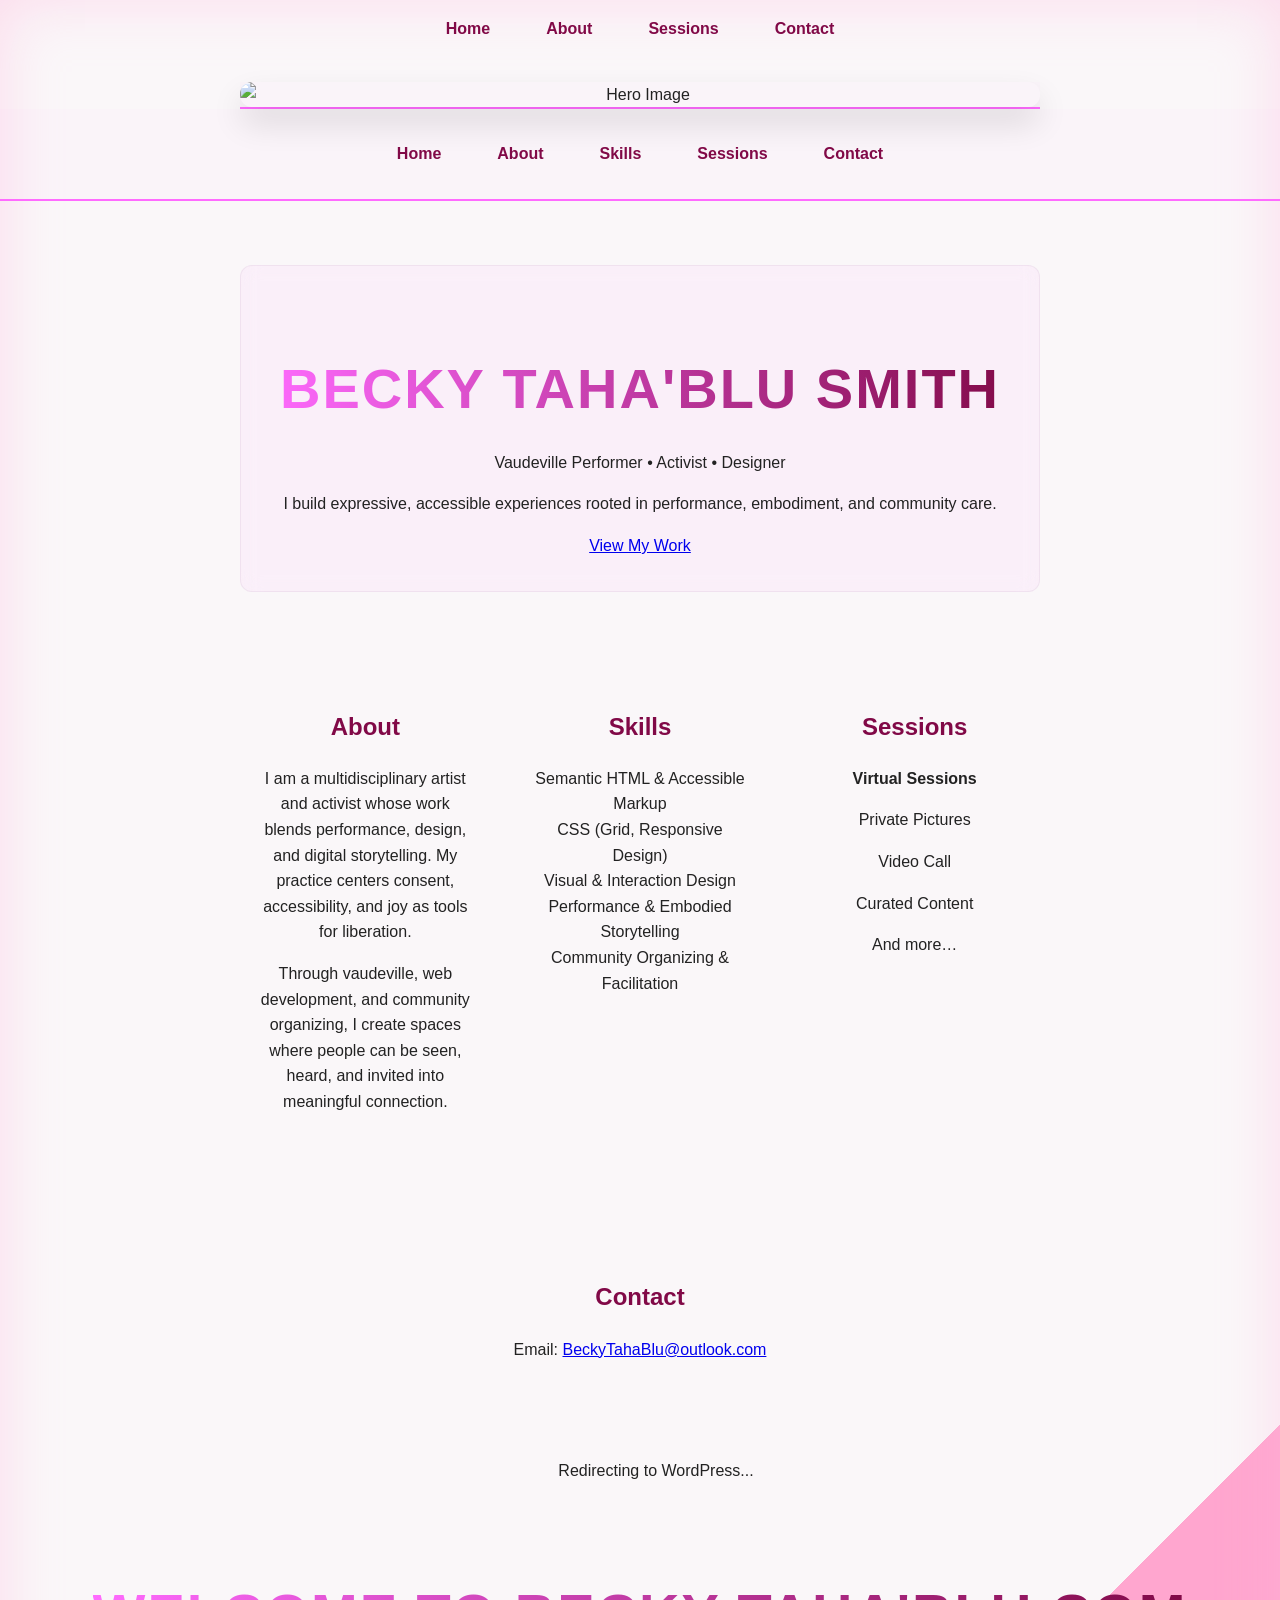
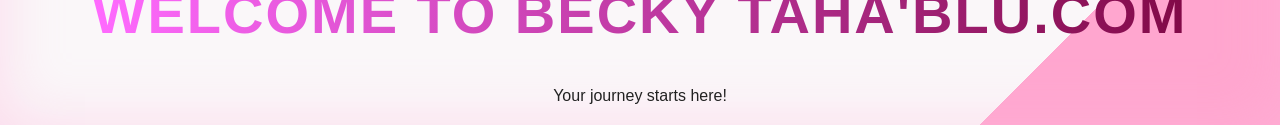
==== commit 156bcfb8: "Update index.html" ====
--- a/index.html
+++ b/index.html
@@ -1,121 +1,112 @@
-<!doctype html>
+<!DOCTYPE html>
 <html lang="en">
 <head>
-  <meta charset="utf-8" />
-  <meta name="viewport" content="width=device-width, initial-scale=1" />
-  <title>Becky Taha'Blu</title>
-  <style>
-    body { margin:0; font-family:system-ui, -apple-system, Segoe UI, Roboto, Arial, sans-serif; background:#111; color:#fff; }
-    .cover { position:relative; min-height:75vh; overflow:hidden; color:#fff; }
-    .cover img { width:100%; height:100%; object-fit:cover; vertical-align:middle; opacity:.9; }
-    .cover .inner { position:absolute; inset:0; display:flex; flex-direction:column; justify-content:center; align-items:center; padding:1rem; background:rgba(0,0,0,.35); text-align:center; }
-    .wrap { max-width:1000px; margin:0 auto; padding:1rem; }
-    .section { padding:5vh 1rem; }
-    h2, h3, p, ul, li { margin: .5rem 0; }
-    ul { padding-left:1.2rem; }
-    .columns { display:flex; flex-wrap:wrap; gap:1rem; }
-    .column { flex:1 1 300px; background:#1b1b1b; border-radius:8px; border:1px solid #333; padding:1rem; }
-    img { max-width:100%; border-radius:8px; display:block; margin:0.4rem 0; }
-    .social-links { display:flex; flex-wrap:wrap; gap:.4rem; list-style:none; padding:0; }
-    .social-links li { margin:0; }
-    .social-links a { color:#7fd5ff; text-decoration:none; border:1px solid #2f6c94; border-radius:999px; padding:.2rem .6rem; background:#152e40; }
-    .footer { text-align:center; padding:1rem; font-size:.85rem; color:#ccc; }
-  </style>
+    <meta charset="UTF-8">
+    <meta name="viewport" content="width=device-width, initial-scale=1.0">
+    <link rel="stylesheet" href="style.css">
+    <title>Cautious Sniffle</title>
 </head>
 <body>
-  <div class="cover">
-    <img src="https://beckytahablu.wordpress.com/wp-content/uploads/2025/03/blackwhitegreentactilepsychedelicmusicportraitpsychedelicposter_20250311_173558_00007491896502432574039.jpg" alt="Becky Taha'Blu" />
-    <div class="inner">
-      <h1>Welcome to the World of Becky Taha'Blu</h1>
-      <p style="text-align:right; max-width:700px;">unapologetically Black, queer, and femme, is the Gothic Glamorous Gangster shaking up the status quo. As an Afrocentric dominatrix and tantric practitioner, she's not just about pleasure—she's about power, education, and smashing oppressive systems. Co-organizing SLUTWALK Denver, Becky leads the charge against rape culture, strutting through the streets lavishly underdressed to trample the patriarchy.</p>
-      <img src="https://beckytahablu.wordpress.com/wp-content/uploads/2025/03/greysimplejustsoldinstagrampostcard_20250311_172432_00007929353339511022209.jpg?w=1024" alt="Becky" style="max-width:420px;" />
-    </div>
-  </div>
+    <nav>
+        <ul class="nav-list">
+            <li><a href="index.html">Home</a></li>
+            <li><a href="About.html">About</a></li>
+            <li><a href="Sessions.html">Sessions</a></li>
+            <li><a href="contact.html">Contact</a></li>
+        </ul>
+    </nav>
+    <header class="page-hero">
+        <img src="forthesluts.webp" alt="Hero Image" class="page-hero-image">
+    </header>
+    <!doctype html>
+<html lang="en">
+  <head>
+    <meta charset="utf-8" />
+    <meta name="viewport" content="width=device-width, initial-scale=1" />
+    <title>Becky Taha'Blu</title>
 
-  <div class="wrap">
-    <section class="section" style="padding-top:4vh; padding-bottom:4vh; text-align:center;">
-      <h2>The Big Mouth from the South</h2>
-    </section>
+    <!-- Use the external stylesheet instead of inline <style> -->
+    <link rel="stylesheet" href="style.css" />
+  </head>
 
-    <hr style="border-color:#e5e5e5;" />
-    <hr style="border-color:#e5e5e5;" />
+  <body>
+    <header>
+      <nav aria-label="Main navigation">
+        <ul class="nav-list">
+          <li><a href="#hero">Home</a></li>
+          <li><a href="#about">About</a></li>
+          <li><a href="#skills">Skills</a></li>
+          <li><a href="#sessions">Sessions</a></li>
 
-    <section class="section" style="text-align:center;">
-      <h2><em>“Feel free to Google Me, it's Taha'Blu!” [TaHa-Blō]</em></h2>
-      <p style="font-size:.9rem;">~ Becky Taha’Blu</p>
-    </section>
+          <!-- Either add a real #contact section (Step 2) or remove this link -->
+          <li><a href="#contact">Contact</a></li>
+        </ul>
+      </nav>
+    </header>
 
-    <section class="section" style="text-align:center;">
-      <p style="margin:0 auto; max-width:900px;">“Feel free to Google Me, it's Becky Taha'Blu!” [TaHa-Blō]</p>
-      <p style="text-align:left; max-width:900px; margin:1rem auto;">Becky Taha'Blu, unapologetically Black, queer, and femme, is the Gothic Glamorous Gangster shaking up the status quo. As an Afrocentric dominatrix and tantric practitioner, she's not just about pleasure—she's about power, education, and smashing oppressive systems. Co-organizing SLUTWALK Denver, Becky leads the charge against rape culture, strutting through the streets lavishly underdressed to trample the patriarchy.<br><br>With a flair for the dramatic, Becky is a Vaudeville performer and producer who uses comedy and charisma to cast spells for equity. Her performances are a fusion of ancient wisdom and modern rebellion, challenging audiences to rethink societal norms. As the head Hoe with the Co-Op, a sex-positive collective, she creates spaces where marginalized bodies are celebrated, and healing is revolutionary.<br><br>Becky's activism doesn't stop there. She's a driving force in the Rogue Support Network (RSN) and fighting for decriminalization and the rights of sex workers. As a proud member of Lysistrata she's on the front lines demanding Universal Basic Income and the dismantling of oppressive systems.</p>
-      <p style="text-align:center; max-width:900px; margin:.5rem auto;">If you're in her presence, expect to be challenged, enlightened, and thoroughly entertained. And remember, <a href="https://forms.gle/i4nurvw4JTtdVFN98" style="color:#7fd5ff;">Google Me</a>!</p>
-      <div style="text-align:center; margin:1rem 0;"><a href="https://www.niteflirt.com/phonesex/listing?crid=Listing%20button&listing_id=11105554&pid=27673523"><img src="https://affiliate.niteflirt.com/niteflirt/images/nf-btn-call-me-on_133x39.gif" alt="Call BeckyTahaBlu for phone sex on Niteflirt.com" title="Call BeckyTahaBlu for phone sex on Niteflirt.com" /></a></div>
-      <div style="text-align:center; margin:1rem 0;"><iframe width="420" height="315" src="https://videopress.com/v/qyZplzRW?resizeToParent=true&cover=true&preloadContent=metadata&useAverageColor=true" frameborder="0" allowfullscreen></iframe></div>
-      <div style="text-align:center; margin:1rem 0;"><img src="https://beckytahablu.wordpress.com/wp-content/uploads/2025/03/becky-logo-3-1.png?w=500" alt="Becky logo" style="max-width:220px;"/></div>
-    </section>
+    <main>
+      <!-- Put your sections here (hero/about/skills/sessions/contact) -->
+      <section id="hero" aria-labelledby="hero-heading">
+        <h1 id="hero-heading">Becky Taha'Blu Smith</h1>
+        <p class="hero-tagline">Vaudeville Performer • Activist • Designer</p>
+        <p class="hero-intro">
+          I build expressive, accessible experiences rooted in performance,
+          embodiment, and community care.
+        </p>
+        <a href="https://www.linkedin.com/in/becky-taha-blu-06805869/" class="hero-cta">
+          View My Work
+        </a>
+      </section>
 
-    <section class="columns">
-      <div class="column">
-        <img src="https://beckytahablu.wordpress.com/wp-content/uploads/2025/03/e3280716-3004-4d63-ae2f-e071078f6f48-1_all_17728277024957830709643.jpg?w=768" alt="Becky" />
-        <img src="https://beckytahablu.wordpress.com/wp-content/uploads/2025/03/titsgiggles-2024-1045744630742553018780.jpg?w=682" alt="Becky" />
-        <img src="https://beckytahablu.wordpress.com/wp-content/uploads/2025/03/titsgiggles-2024-1046490597239380816085.jpg?w=682" alt="Becky" />
-        <ul>
-          <li>Co-Founder of Rogue</li>
-          <li>Support Network (RSN)</li>
-          <li>Co-Founder of Rocky Mountain Sex Workers Coalition (RMSWC)</li>
-          <li>Organizer of SLUTWALK Denver</li>
-          <li>Producer of Sacre'Blu</li>
-          <li>Member Lysistrata</li>
-          <li>Member Black Sex Workers Coalition of Colorado</li>
-        </ul>
+      <div class="info-grid" aria-label="About, Skills, and Projects">
+        <section id="about" aria-labelledby="about-heading">
+          <h2 id="about-heading">About</h2>
+          <p>
+            I am a multidisciplinary artist and activist whose work blends
+            performance, design, and digital storytelling. My practice centers
+            consent, accessibility, and joy as tools for liberation.
+          </p>
+          <p>
+            Through vaudeville, web development, and community organizing,
+            I create spaces where people can be seen, heard, and invited into
+            meaningful connection.
+          </p>
+        </section>
+
+        <section id="skills" aria-labelledby="skills-heading">
+          <h2 id="skills-heading">Skills</h2>
+          <ul class="skills-list">
+            <li>Semantic HTML &amp; Accessible Markup</li>
+            <li>CSS (Grid, Responsive Design)</li>
+            <li>Visual &amp; Interaction Design</li>
+            <li>Performance &amp; Embodied Storytelling</li>
+            <li>Community Organizing &amp; Facilitation</li>
+          </ul>
+        </section>
+
+        <section id="sessions" aria-labelledby="sessions-heading">
+          <h2 id="sessions-heading">Sessions</h2>
+          <p><strong>Virtual Sessions</strong></p>
+          <p>Private Pictures</p>
+          <p>Video Call</p>
+          <p>Curated Content</p>
+          <p>And more…</p>
+        </section>
       </div>
-      <div class="column">
-        <h2>Performance</h2>
-        <p style="font-size:.85rem;">Starts at:</p>
-        <h2 style="font-size:2rem;">$222</h2>
-        <p>My performance prices are set in stone, dripping in gold, and absolutely non-negotiable. If you try to haggle, I’ll block you, ignore you, and trust me—it won’t be the kind of neglect you fantasize about. Respect the rate, or don’t bother sliding into my inbox.</p>
-        <h3>Private Events</h3>
-        <p>I am a force of rebellion and seduction, fighting for sex worker rights, decriminalization, and the dismantling of oppressive systems through the He-He's Hahas and Tatas, contact me with details about the event.</p>
-        <h3>Vaudeville</h3>
-        <p>A mesmerizing mix of Vaudeville charm and radical resistance, I blend sharp wit, sensuality, and activism—whether leading the charge or lighting up the stage I look good doing it; that's why I am, Becky with the Good Hair—where pleasure meets protest. You can book me for stand-up comedy or other public speaking events. If your event, cause or corporate event aligns with my radical views I may consider a sliding scale fee.</p>
-        <h3>Burlesque</h3>
-        <p>Ask me about my many burlesque dance numbers, my style is known to be: <strong>Gothic Glamour & Gangster.</strong></p>
-        <p style="text-align:center;">I offer ‘Private Lessons’ and sessions alongside group classes.</p>
-        <h3>Virtual Date</h3>
-        <p>A soft, yet firm degrading session for the body and mind.</p>
-        <p>~Voice Recording: $5<br>~Video & Voice Recording: $10<br>~Phone Consultation: $50+</p>
-        <p><strong>Shipping Unmentionables</strong><br>We ship worldwide, flat shipping rate.</p>
-      </div>
-    </section>
 
-    <section class="section" style="background:#000; padding:4vh 1rem;">
-      <div style="text-align:center;"><h3>Connect with MizTrystBlu</h3>
-      <p>Email: BeckyTahaBlu@outlook.com</p>
-      <img src="https://beckytahablu.wordpress.com/wp-content/uploads/2025/03/image-1.png?w=500" alt="MizTrystBlu" style="max-width:260px;" /></div>
-      <p style="text-align:center; font-size:.9rem;">Upcoming Public Events</p>
-      <img src="https://beckytahablu.wordpress.com/wp-content/uploads/2025/03/pro-emailsignature_20250311_172258_00004904854328373020688.jpg?w=1024" alt="Contact" style="max-width:380px; display:block; margin:0 auto;" />
-    </section>
+     <section id="contact" class="contact-section" aria-labelledby="contact-heading">
+  <h2 id="contact-heading">Contact</h2>
+  <p>Email: <a href="mailto:BeckyTahaBlu@outlook.com">BeckyTahaBlu@outlook.com</a></p>
+</section>
+      
+      <footer class="footer">Redirecting to WordPress...</footer>
+    </main>
 
-    <section style="text-align:center; padding:1rem 0;">
-      <div style="display:flex; justify-content:center; flex-wrap:wrap; gap:1rem;">
-        <a href="https://cash.app/beckytahablu" class="social">$BeckyTahaBlu</a>
-        <a href="https://www.amazon.com/hz/wishlist/ls/1C0C0CPOHARVQ?ref_=wl_share" class="social">Wishlist</a>
-        <a href="https://fetlife.com/users/1606671" class="social">FetLife</a>
-        <a href="https://www.niteflirt.com/users/BeckyTahaBlu" class="social">NiteFlirt</a>
-      </div>
-    </section>
-
-    <section style="text-align:center; padding:2rem 0;">
-      <img src="https://beckytahablu.wordpress.com/wp-content/uploads/2025/03/becky-logo-3-1.png" alt="Logo" style="max-width:200px; margin:.5rem;" />
-      <img src="https://beckytahablu.wordpress.com/wp-content/uploads/2025/03/becky-logo-2-1.png" alt="Logo 2" style="max-width:200px; margin:.5rem;" />
-    </section>
-
-    <section style="text-align:center; padding:1rem;">
-      <audio controls src="https://music.youtube.com/watch?v=oNeEyysDAHk&si=Nz2_Phd3IlsxnaRu"></audio>
-      <figcaption>Cheap Perfume - Slut Game Strong</figcaption>
-    </section>
-
-    <footer class="footer">Redirecting to WordPress...</footer>
-  </div>
+    <!-- Optional: include your JS so it actually runs -->
+    <script src="script.js" defer></script>
+  </body>
+</html>
+    <h1>Welcome to Becky Taha'Blu.com</h1>
+    <p>Your journey starts here!</p>
 </body>
 </html>
--- a/style.css
+++ b/style.css
@@ -0,0 +1,238 @@
+/* === Imported from Project-2026/style.css === */
+/* Color variables - TechPink & Blue Palette */
+:root {
+  --primary-pink: #ff6bff;
+  --dark-purple: #810947;
+  --deep-purple: #3d0025;
+  --text-dark: #2b1221;
+  --cyan: #00ffff;
+  --tech-blue: #0077c0;
+  --light-pink: #fee2f2;
+  --light-bg: #f0f4f8;
+  --cyan-accent: #00bbde;
+}
+
+/* Global centering */
+body {
+  display: flex;
+  flex-direction: column;
+  align-items: center;
+  justify-content: center;
+  text-align: center;
+  margin: 0;
+  padding: 0;
+  min-height: 100vh;
+  background: linear-gradient(135deg, #faf7f9 90%, #ffb3d9 50%, #ffa6cf 10%);
+  box-shadow: inset 0 0 60px rgba(255, 182, 219, 0.436);
+  color: #222;
+  font-family: 'Poppins', -apple-system, BlinkMacSystemFont, 'Segoe UI', Roboto, 'Helvetica Neue', Arial, sans-serif;
+  line-height: 1.6;
+  transition: background 0.3s ease;
+}
+
+html[data-theme="dark"] body {
+  background: linear-gradient(135deg, #1a1a2e 10%, #16213e 90%);
+  color: #f0f4f8;
+}
+
+main {
+  width: 100%;
+  max-width: 800px;
+  padding: 2rem;
+  margin: 0 auto;
+}
+
+.info-grid {
+  display: grid;
+  grid-template-columns: repeat(3, minmax(0, 1fr));
+  gap: 1.5rem;
+  width: 100%;
+  margin: 2rem auto;
+}
+
+@media (max-width: 900px) {
+  .info-grid {
+    grid-template-columns: repeat(2, minmax(0, 1fr));
+  }
+}
+
+@media (max-width: 640px) {
+  .info-grid {
+    grid-template-columns: 1fr;
+  }
+}
+
+section {
+  text-align: center;
+  margin: 2rem auto;
+  padding: 2rem 1rem;
+  max-width: 100%;
+  border-radius: 12px;
+}
+
+.card-container {
+  display: flex;
+  gap: 20px;
+  flex-wrap: wrap;
+  justify-content: center;
+  align-items: stretch;
+}
+
+.card {
+  background-color: #fdf7fc;
+  padding: 20px;
+  width: 250px;
+  border-radius: 10px;
+  box-shadow: 0 10px 25px rgba(0, 0, 0, 0.1);
+  transition: transform 0.3s ease, box-shadow 0.3s ease;
+}
+
+.card h3 {
+  margin-top: 0;
+}
+
+.card:hover,
+.card:focus-within {
+  transform: translateY(-5px);
+  box-shadow: 0 16px 32px rgba(0, 0, 0, 0.15);
+}
+
+#hero {
+  background: rgba(239, 107, 239, 0.05);
+  backdrop-filter: blur(10px);
+  border: 1px solid rgba(154, 117, 154, 0.1);
+  margin-top: 2rem;
+}
+
+html[data-theme="dark"] #hero {
+  background: rgba(37, 90, 90, 0.05);
+  border: 1px solid rgba(0, 255, 255, 0.1);
+}
+
+p {
+  text-align: center;
+  margin-left: auto;
+  margin-right: auto;
+}
+
+ul {
+  text-align: center;
+  list-style-position: inside;
+}
+
+.skills-list {
+  text-align: center;
+  list-style: none;
+  padding: 0;
+  margin: 0 auto;
+}
+
+.project-card {
+  text-align: center;
+  margin: 2rem auto;
+}
+
+footer {
+  text-align: center;
+  width: 100%;
+  padding: 1rem;
+}
+
+/* Center all headings */
+h1 {
+  font-size: clamp(2rem, 8vw, 3.5rem);
+  background: linear-gradient(90deg, var(--primary-pink), var(--dark-purple));
+  -webkit-background-clip: text;
+  -webkit-text-fill-color: transparent;
+  background-clip: text;
+  text-transform: uppercase;
+  letter-spacing: 2px;
+  font-weight: bold;
+  margin-bottom: 0.5rem;
+}
+
+h2, h3, h4, h5, h6 {
+  text-align: center;
+  color: var(--dark-purple);
+}
+
+h1,
+h2 {
+  font-weight: 600;
+}
+
+html[data-theme="dark"] h2,
+html[data-theme="dark"] h3,
+html[data-theme="dark"] h4,
+html[data-theme="dark"] h5,
+html[data-theme="dark"] h6 {
+  color: var(--cyan);
+}
+
+header {
+  width: 100%;
+  text-align: center;
+  padding: 1rem 0;
+  border-bottom: 2px solid var(--primary-pink);
+  background: rgba(255, 107, 255, 0.02);
+}
+
+html[data-theme="dark"] header {
+  border-bottom-color: var(--cyan);
+  background: rgba(0, 255, 255, 0.02);
+}
+
+.nav-list {
+  display: flex;
+  justify-content: center;
+  align-items: center;
+  gap: 1.5rem;
+  list-style: none;
+  padding: 1rem;
+  margin: 0;
+  flex-wrap: wrap;
+}
+
+.nav-list a {
+  color: var(--dark-purple);
+  text-decoration: none;
+  font-weight: 600;
+  padding: 0.5rem 1rem;
+  border-radius: 8px;
+  transition: all 0.3s ease;
+  border-bottom: 2px solid transparent;
+}
+
+.nav-list a:hover,
+.nav-list a:focus-visible {
+  color: var(--primary-pink);
+  border-bottom-color: var(--primary-pink);
+  background: rgba(255, 107, 255, 0.1);
+}
+
+html[data-theme="dark"] .nav-list a {
+  color: var(--cyan);
+}
+
+html[data-theme="dark"] .nav-list a:hover,
+html[data-theme="dark"] .nav-list a:focus-visible {
+  color: var(--light-pink);
+  border-bottom-color: var(--light-pink);
+  background: rgba(0, 255, 255, 0.1);
+}
+
+/* === Compatibility styles for cautious-sniffle’s current index.html hero === */
+.page-hero {
+  width: 100%;
+  max-width: 800px;
+  margin: 1.5rem auto 0;
+  padding: 0;
+}
+
+.page-hero-image {
+  display: block;
+  width: 100%;
+  height: auto;
+  border-radius: 12px;
+  box-shadow: 0 16px 32px rgba(0, 0, 0, 0.12);
+}
--- a/style.css
+++ b/style.css
@@ -0,0 +1,238 @@
+/* === Imported from Project-2026/style.css === */
+/* Color variables - TechPink & Blue Palette */
+:root {
+  --primary-pink: #ff6bff;
+  --dark-purple: #810947;
+  --deep-purple: #3d0025;
+  --text-dark: #2b1221;
+  --cyan: #00ffff;
+  --tech-blue: #0077c0;
+  --light-pink: #fee2f2;
+  --light-bg: #f0f4f8;
+  --cyan-accent: #00bbde;
+}
+
+/* Global centering */
+body {
+  display: flex;
+  flex-direction: column;
+  align-items: center;
+  justify-content: center;
+  text-align: center;
+  margin: 0;
+  padding: 0;
+  min-height: 100vh;
+  background: linear-gradient(135deg, #faf7f9 90%, #ffb3d9 50%, #ffa6cf 10%);
+  box-shadow: inset 0 0 60px rgba(255, 182, 219, 0.436);
+  color: #222;
+  font-family: 'Poppins', -apple-system, BlinkMacSystemFont, 'Segoe UI', Roboto, 'Helvetica Neue', Arial, sans-serif;
+  line-height: 1.6;
+  transition: background 0.3s ease;
+}
+
+html[data-theme="dark"] body {
+  background: linear-gradient(135deg, #1a1a2e 10%, #16213e 90%);
+  color: #f0f4f8;
+}
+
+main {
+  width: 100%;
+  max-width: 800px;
+  padding: 2rem;
+  margin: 0 auto;
+}
+
+.info-grid {
+  display: grid;
+  grid-template-columns: repeat(3, minmax(0, 1fr));
+  gap: 1.5rem;
+  width: 100%;
+  margin: 2rem auto;
+}
+
+@media (max-width: 900px) {
+  .info-grid {
+    grid-template-columns: repeat(2, minmax(0, 1fr));
+  }
+}
+
+@media (max-width: 640px) {
+  .info-grid {
+    grid-template-columns: 1fr;
+  }
+}
+
+section {
+  text-align: center;
+  margin: 2rem auto;
+  padding: 2rem 1rem;
+  max-width: 100%;
+  border-radius: 12px;
+}
+
+.card-container {
+  display: flex;
+  gap: 20px;
+  flex-wrap: wrap;
+  justify-content: center;
+  align-items: stretch;
+}
+
+.card {
+  background-color: #fdf7fc;
+  padding: 20px;
+  width: 250px;
+  border-radius: 10px;
+  box-shadow: 0 10px 25px rgba(0, 0, 0, 0.1);
+  transition: transform 0.3s ease, box-shadow 0.3s ease;
+}
+
+.card h3 {
+  margin-top: 0;
+}
+
+.card:hover,
+.card:focus-within {
+  transform: translateY(-5px);
+  box-shadow: 0 16px 32px rgba(0, 0, 0, 0.15);
+}
+
+#hero {
+  background: rgba(239, 107, 239, 0.05);
+  backdrop-filter: blur(10px);
+  border: 1px solid rgba(154, 117, 154, 0.1);
+  margin-top: 2rem;
+}
+
+html[data-theme="dark"] #hero {
+  background: rgba(37, 90, 90, 0.05);
+  border: 1px solid rgba(0, 255, 255, 0.1);
+}
+
+p {
+  text-align: center;
+  margin-left: auto;
+  margin-right: auto;
+}
+
+ul {
+  text-align: center;
+  list-style-position: inside;
+}
+
+.skills-list {
+  text-align: center;
+  list-style: none;
+  padding: 0;
+  margin: 0 auto;
+}
+
+.project-card {
+  text-align: center;
+  margin: 2rem auto;
+}
+
+footer {
+  text-align: center;
+  width: 100%;
+  padding: 1rem;
+}
+
+/* Center all headings */
+h1 {
+  font-size: clamp(2rem, 8vw, 3.5rem);
+  background: linear-gradient(90deg, var(--primary-pink), var(--dark-purple));
+  -webkit-background-clip: text;
+  -webkit-text-fill-color: transparent;
+  background-clip: text;
+  text-transform: uppercase;
+  letter-spacing: 2px;
+  font-weight: bold;
+  margin-bottom: 0.5rem;
+}
+
+h2, h3, h4, h5, h6 {
+  text-align: center;
+  color: var(--dark-purple);
+}
+
+h1,
+h2 {
+  font-weight: 600;
+}
+
+html[data-theme="dark"] h2,
+html[data-theme="dark"] h3,
+html[data-theme="dark"] h4,
+html[data-theme="dark"] h5,
+html[data-theme="dark"] h6 {
+  color: var(--cyan);
+}
+
+header {
+  width: 100%;
+  text-align: center;
+  padding: 1rem 0;
+  border-bottom: 2px solid var(--primary-pink);
+  background: rgba(255, 107, 255, 0.02);
+}
+
+html[data-theme="dark"] header {
+  border-bottom-color: var(--cyan);
+  background: rgba(0, 255, 255, 0.02);
+}
+
+.nav-list {
+  display: flex;
+  justify-content: center;
+  align-items: center;
+  gap: 1.5rem;
+  list-style: none;
+  padding: 1rem;
+  margin: 0;
+  flex-wrap: wrap;
+}
+
+.nav-list a {
+  color: var(--dark-purple);
+  text-decoration: none;
+  font-weight: 600;
+  padding: 0.5rem 1rem;
+  border-radius: 8px;
+  transition: all 0.3s ease;
+  border-bottom: 2px solid transparent;
+}
+
+.nav-list a:hover,
+.nav-list a:focus-visible {
+  color: var(--primary-pink);
+  border-bottom-color: var(--primary-pink);
+  background: rgba(255, 107, 255, 0.1);
+}
+
+html[data-theme="dark"] .nav-list a {
+  color: var(--cyan);
+}
+
+html[data-theme="dark"] .nav-list a:hover,
+html[data-theme="dark"] .nav-list a:focus-visible {
+  color: var(--light-pink);
+  border-bottom-color: var(--light-pink);
+  background: rgba(0, 255, 255, 0.1);
+}
+
+/* === Compatibility styles for cautious-sniffle’s current index.html hero === */
+.page-hero {
+  width: 100%;
+  max-width: 800px;
+  margin: 1.5rem auto 0;
+  padding: 0;
+}
+
+.page-hero-image {
+  display: block;
+  width: 100%;
+  height: auto;
+  border-radius: 12px;
+  box-shadow: 0 16px 32px rgba(0, 0, 0, 0.12);
+}
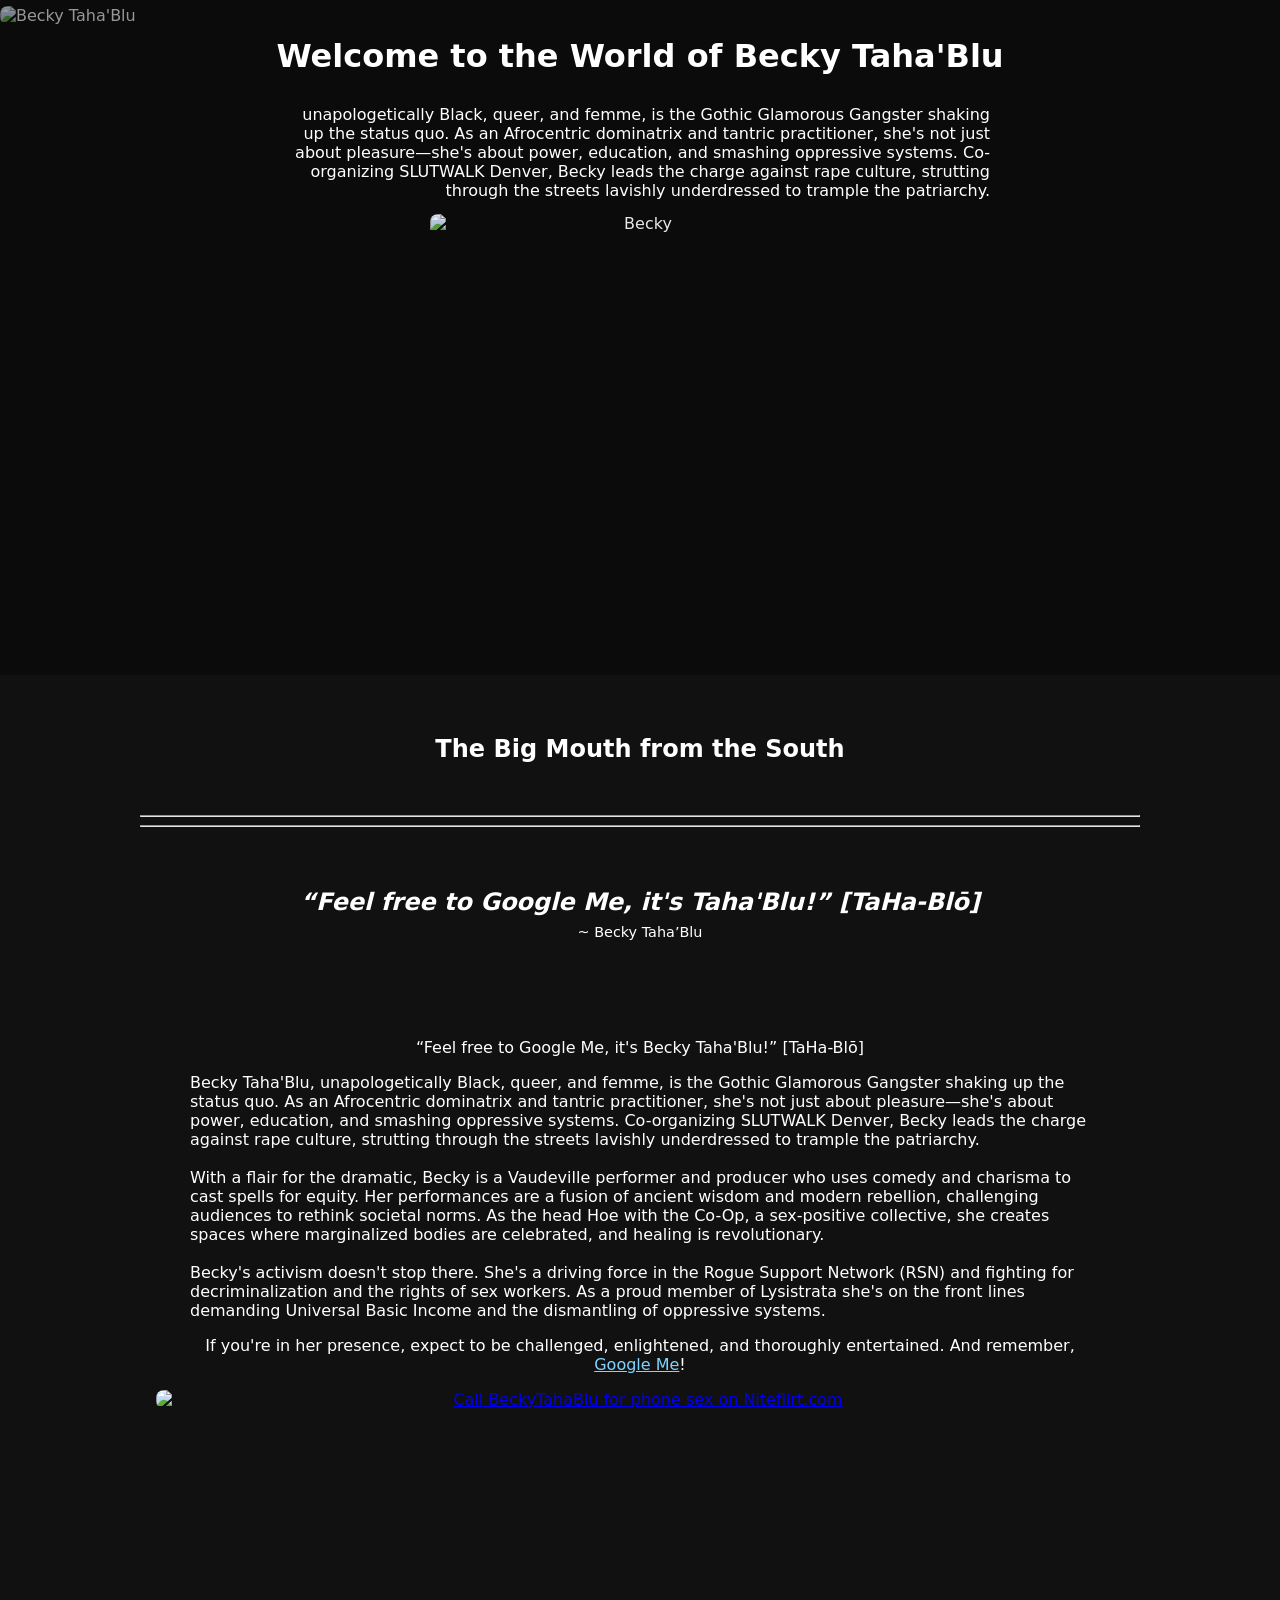
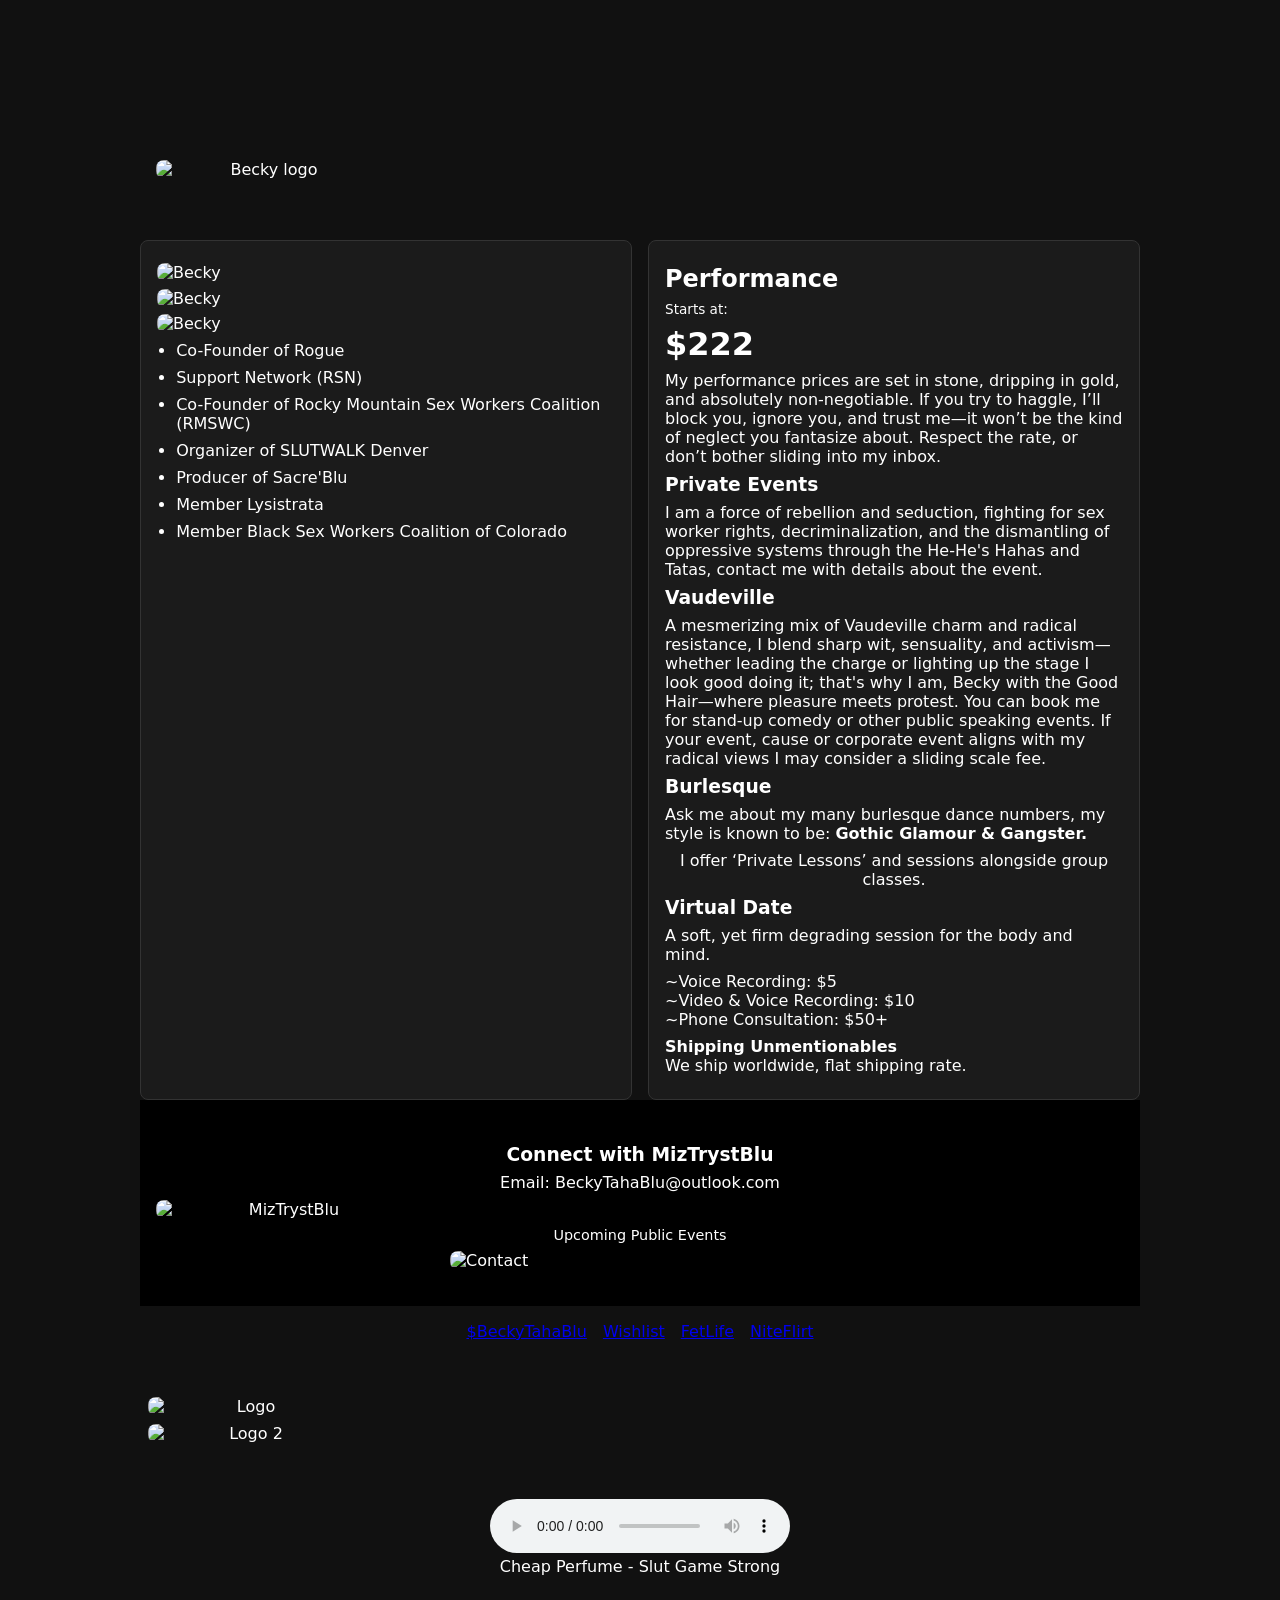
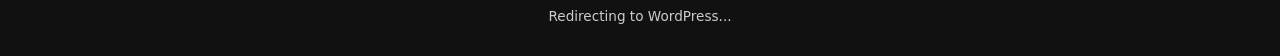
==== commit 2b4aa479: "Removed Age-gate, wrote another, ubdated style" ====
--- a/index.html
+++ b/index.html
@@ -1,112 +1,246 @@
-<!DOCTYPE html>
+<!doctype html>
 <html lang="en">
 <head>
-    <meta charset="UTF-8">
-    <meta name="viewport" content="width=device-width, initial-scale=1.0">
-    <link rel="stylesheet" href="style.css">
-    <title>Cautious Sniffle</title>
+  <meta charset="utf-8" />
+  <meta name="viewport" content="width=device-width, initial-scale=1" />
+  <title>Becky Taha'Blu</title>
+  <style>
+    /* Age Gate Modal Styles */
+    .age-gate-modal {
+      display: none;
+      position: fixed;
+      top: 0;
+      left: 0;
+      right: 0;
+      bottom: 0;
+      background: rgba(0, 0, 0, 0.9);
+      z-index: 9999;
+      justify-content: center;
+      align-items: center;
+    }
+    
+    .age-gate-modal.show {
+      display: flex;
+    }
+    
+    .age-gate-content {
+      background: #1a1a1a;
+      border: 2px solid #7fd5ff;
+      border-radius: 8px;
+      padding: 2rem;
+      max-width: 400px;
+      text-align: center;
+      color: #fff;
+    }
+    
+    .age-gate-content h2 {
+      margin-top: 0;
+      color: #7fd5ff;
+      font-size: 1.8rem;
+    }
+    
+    .age-gate-content p {
+      font-size: 0.95rem;
+      line-height: 1.6;
+      color: #ccc;
+    }
+    
+    .age-gate-form {
+      margin: 1.5rem 0;
+    }
+    
+    .age-gate-form input {
+      width: 100%;
+      padding: 0.8rem;
+      margin: 0.5rem 0;
+      background: #111;
+      border: 1px solid #333;
+      border-radius: 4px;
+      color: #fff;
+      font-size: 1rem;
+      font-family: sans-serif;
+    }
+    
+    .age-gate-form input::placeholder {
+      color: #666;
+    }
+    
+    .age-gate-form input:focus {
+      outline: none;
+      border-color: #7fd5ff;
+      box-shadow: 0 0 8px rgba(127, 213, 255, 0.3);
+    }
+    
+    .age-gate-buttons {
+      display: flex;
+      gap: 1rem;
+      margin-top: 1.5rem;
+    }
+    
+    .age-gate-btn {
+      flex: 1;
+      padding: 0.8rem;
+      border: none;
+      border-radius: 4px;
+      font-size: 1rem;
+      cursor: pointer;
+      font-weight: 600;
+      transition: all 0.3s;
+    }
+    
+    .age-gate-btn-accept {
+      background: #7fd5ff;
+      color: #000;
+    }
+    
+    .age-gate-btn-accept:hover {
+      background: #5fb8d4;
+    }
+    
+    .age-gate-btn-decline {
+      background: #333;
+      color: #fff;
+      border: 1px solid #555;
+    }
+    
+    .age-gate-btn-decline:hover {
+      background: #444;
+    }
+    
+    .age-gate-error {
+      color: #ff6b6b;
+      font-size: 0.9rem;
+      margin-top: 0.5rem;
+    }
+  </style>
+  <style>
+    body { margin:0; font-family:system-ui, -apple-system, Segoe UI, Roboto, Arial, sans-serif; background:#111; color:#fff; }
+    .cover { position:relative; min-height:75vh; overflow:hidden; color:#fff; }
+    .cover img { width:100%; height:100%; object-fit:cover; vertical-align:middle; opacity:.9; }
+    .cover .inner { position:absolute; inset:0; display:flex; flex-direction:column; justify-content:center; align-items:center; padding:1rem; background:rgba(0,0,0,.35); text-align:center; }
+    .wrap { max-width:1000px; margin:0 auto; padding:1rem; }
+    .section { padding:5vh 1rem; }
+    h2, h3, p, ul, li { margin: .5rem 0; }
+    ul { padding-left:1.2rem; }
+    .columns { display:flex; flex-wrap:wrap; gap:1rem; }
+    .column { flex:1 1 300px; background:#1b1b1b; border-radius:8px; border:1px solid #333; padding:1rem; }
+    img { max-width:100%; border-radius:8px; display:block; margin:0.4rem 0; }
+    .social-links { display:flex; flex-wrap:wrap; gap:.4rem; list-style:none; padding:0; }
+    .social-links li { margin:0; }
+    .social-links a { color:#7fd5ff; text-decoration:none; border:1px solid #2f6c94; border-radius:999px; padding:.2rem .6rem; background:#152e40; }
+    .footer { text-align:center; padding:1rem; font-size:.85rem; color:#ccc; }
+  </style>
 </head>
 <body>
-    <nav>
-        <ul class="nav-list">
-            <li><a href="index.html">Home</a></li>
-            <li><a href="About.html">About</a></li>
-            <li><a href="Sessions.html">Sessions</a></li>
-            <li><a href="contact.html">Contact</a></li>
+  <!-- Age Gate Modal -->
+  <div id="ageGateModal" class="age-gate-modal">
+    <div class="age-gate-content">
+      <h2>⚠️ Age Verification</h2>
+      <p>This content is intended for adults only. You must be 18+ to enter.</p>
+      <form class="age-gate-form" id="ageGateForm">
+        <input type="date" id="birthDate" placeholder="YYYY-MM-DD" required />
+        <div id="ageGateError" class="age-gate-error"></div>
+        <div class="age-gate-buttons">
+          <button type="submit" class="age-gate-btn age-gate-btn-accept">I'm 18+</button>
+          <button type="button" class="age-gate-btn age-gate-btn-decline" id="declineBtn">Leave</button>
+        </div>
+      </form>
+    </div>
+  </div>
+
+  <div class="cover">
+    <img src="https://beckytahablu.wordpress.com/wp-content/uploads/2025/03/blackwhitegreentactilepsychedelicmusicportraitpsychedelicposter_20250311_173558_00007491896502432574039.jpg" alt="Becky Taha'Blu" />
+    <div class="inner">
+      <h1>Welcome to the World of Becky Taha'Blu</h1>
+      <p style="text-align:right; max-width:700px;">unapologetically Black, queer, and femme, is the Gothic Glamorous Gangster shaking up the status quo. As an Afrocentric dominatrix and tantric practitioner, she's not just about pleasure—she's about power, education, and smashing oppressive systems. Co-organizing SLUTWALK Denver, Becky leads the charge against rape culture, strutting through the streets lavishly underdressed to trample the patriarchy.</p>
+      <img src="https://beckytahablu.wordpress.com/wp-content/uploads/2025/03/greysimplejustsoldinstagrampostcard_20250311_172432_00007929353339511022209.jpg?w=1024" alt="Becky" style="max-width:420px;" />
+    </div>
+  </div>
+
+  <div class="wrap">
+    <section class="section" style="padding-top:4vh; padding-bottom:4vh; text-align:center;">
+      <h2>The Big Mouth from the South</h2>
+    </section>
+
+    <hr style="border-color:#e5e5e5;" />
+    <hr style="border-color:#e5e5e5;" />
+
+    <section class="section" style="text-align:center;">
+      <h2><em>“Feel free to Google Me, it's Taha'Blu!” [TaHa-Blō]</em></h2>
+      <p style="font-size:.9rem;">~ Becky Taha’Blu</p>
+    </section>
+
+    <section class="section" style="text-align:center;">
+      <p style="margin:0 auto; max-width:900px;">“Feel free to Google Me, it's Becky Taha'Blu!” [TaHa-Blō]</p>
+      <p style="text-align:left; max-width:900px; margin:1rem auto;">Becky Taha'Blu, unapologetically Black, queer, and femme, is the Gothic Glamorous Gangster shaking up the status quo. As an Afrocentric dominatrix and tantric practitioner, she's not just about pleasure—she's about power, education, and smashing oppressive systems. Co-organizing SLUTWALK Denver, Becky leads the charge against rape culture, strutting through the streets lavishly underdressed to trample the patriarchy.<br><br>With a flair for the dramatic, Becky is a Vaudeville performer and producer who uses comedy and charisma to cast spells for equity. Her performances are a fusion of ancient wisdom and modern rebellion, challenging audiences to rethink societal norms. As the head Hoe with the Co-Op, a sex-positive collective, she creates spaces where marginalized bodies are celebrated, and healing is revolutionary.<br><br>Becky's activism doesn't stop there. She's a driving force in the Rogue Support Network (RSN) and fighting for decriminalization and the rights of sex workers. As a proud member of Lysistrata she's on the front lines demanding Universal Basic Income and the dismantling of oppressive systems.</p>
+      <p style="text-align:center; max-width:900px; margin:.5rem auto;">If you're in her presence, expect to be challenged, enlightened, and thoroughly entertained. And remember, <a href="https://forms.gle/i4nurvw4JTtdVFN98" style="color:#7fd5ff;">Google Me</a>!</p>
+      <div style="text-align:center; margin:1rem 0;"><a href="https://www.niteflirt.com/phonesex/listing?crid=Listing%20button&listing_id=11105554&pid=27673523"><img src="https://affiliate.niteflirt.com/niteflirt/images/nf-btn-call-me-on_133x39.gif" alt="Call BeckyTahaBlu for phone sex on Niteflirt.com" title="Call BeckyTahaBlu for phone sex on Niteflirt.com" /></a></div>
+      <div style="text-align:center; margin:1rem 0;"><iframe width="420" height="315" src="https://videopress.com/v/qyZplzRW?resizeToParent=true&cover=true&preloadContent=metadata&useAverageColor=true" frameborder="0" allowfullscreen></iframe></div>
+      <div style="text-align:center; margin:1rem 0;"><img src="https://beckytahablu.wordpress.com/wp-content/uploads/2025/03/becky-logo-3-1.png?w=500" alt="Becky logo" style="max-width:220px;"/></div>
+    </section>
+
+    <section class="columns">
+      <div class="column">
+        <img src="https://beckytahablu.wordpress.com/wp-content/uploads/2025/03/e3280716-3004-4d63-ae2f-e071078f6f48-1_all_17728277024957830709643.jpg?w=768" alt="Becky" />
+        <img src="https://beckytahablu.wordpress.com/wp-content/uploads/2025/03/titsgiggles-2024-1045744630742553018780.jpg?w=682" alt="Becky" />
+        <img src="https://beckytahablu.wordpress.com/wp-content/uploads/2025/03/titsgiggles-2024-1046490597239380816085.jpg?w=682" alt="Becky" />
+        <ul>
+          <li>Co-Founder of Rogue</li>
+          <li>Support Network (RSN)</li>
+          <li>Co-Founder of Rocky Mountain Sex Workers Coalition (RMSWC)</li>
+          <li>Organizer of SLUTWALK Denver</li>
+          <li>Producer of Sacre'Blu</li>
+          <li>Member Lysistrata</li>
+          <li>Member Black Sex Workers Coalition of Colorado</li>
         </ul>
-    </nav>
-    <header class="page-hero">
-        <img src="forthesluts.webp" alt="Hero Image" class="page-hero-image">
-    </header>
-    <!doctype html>
-<html lang="en">
-  <head>
-    <meta charset="utf-8" />
-    <meta name="viewport" content="width=device-width, initial-scale=1" />
-    <title>Becky Taha'Blu</title>
-
-    <!-- Use the external stylesheet instead of inline <style> -->
-    <link rel="stylesheet" href="style.css" />
-  </head>
-
-  <body>
-    <header>
-      <nav aria-label="Main navigation">
-        <ul class="nav-list">
-          <li><a href="#hero">Home</a></li>
-          <li><a href="#about">About</a></li>
-          <li><a href="#skills">Skills</a></li>
-          <li><a href="#sessions">Sessions</a></li>
-
-          <!-- Either add a real #contact section (Step 2) or remove this link -->
-          <li><a href="#contact">Contact</a></li>
-        </ul>
-      </nav>
-    </header>
-
-    <main>
-      <!-- Put your sections here (hero/about/skills/sessions/contact) -->
-      <section id="hero" aria-labelledby="hero-heading">
-        <h1 id="hero-heading">Becky Taha'Blu Smith</h1>
-        <p class="hero-tagline">Vaudeville Performer • Activist • Designer</p>
-        <p class="hero-intro">
-          I build expressive, accessible experiences rooted in performance,
-          embodiment, and community care.
-        </p>
-        <a href="https://www.linkedin.com/in/becky-taha-blu-06805869/" class="hero-cta">
-          View My Work
-        </a>
-      </section>
-
-      <div class="info-grid" aria-label="About, Skills, and Projects">
-        <section id="about" aria-labelledby="about-heading">
-          <h2 id="about-heading">About</h2>
-          <p>
-            I am a multidisciplinary artist and activist whose work blends
-            performance, design, and digital storytelling. My practice centers
-            consent, accessibility, and joy as tools for liberation.
-          </p>
-          <p>
-            Through vaudeville, web development, and community organizing,
-            I create spaces where people can be seen, heard, and invited into
-            meaningful connection.
-          </p>
-        </section>
-
-        <section id="skills" aria-labelledby="skills-heading">
-          <h2 id="skills-heading">Skills</h2>
-          <ul class="skills-list">
-            <li>Semantic HTML &amp; Accessible Markup</li>
-            <li>CSS (Grid, Responsive Design)</li>
-            <li>Visual &amp; Interaction Design</li>
-            <li>Performance &amp; Embodied Storytelling</li>
-            <li>Community Organizing &amp; Facilitation</li>
-          </ul>
-        </section>
-
-        <section id="sessions" aria-labelledby="sessions-heading">
-          <h2 id="sessions-heading">Sessions</h2>
-          <p><strong>Virtual Sessions</strong></p>
-          <p>Private Pictures</p>
-          <p>Video Call</p>
-          <p>Curated Content</p>
-          <p>And more…</p>
-        </section>
       </div>
-
-     <section id="contact" class="contact-section" aria-labelledby="contact-heading">
-  <h2 id="contact-heading">Contact</h2>
-  <p>Email: <a href="mailto:BeckyTahaBlu@outlook.com">BeckyTahaBlu@outlook.com</a></p>
-</section>
-      
-      <footer class="footer">Redirecting to WordPress...</footer>
-    </main>
-
-    <!-- Optional: include your JS so it actually runs -->
-    <script src="script.js" defer></script>
-  </body>
-</html>
-    <h1>Welcome to Becky Taha'Blu.com</h1>
-    <p>Your journey starts here!</p>
+      <div class="column">
+        <h2>Performance</h2>
+        <p style="font-size:.85rem;">Starts at:</p>
+        <h2 style="font-size:2rem;">$222</h2>
+        <p>My performance prices are set in stone, dripping in gold, and absolutely non-negotiable. If you try to haggle, I’ll block you, ignore you, and trust me—it won’t be the kind of neglect you fantasize about. Respect the rate, or don’t bother sliding into my inbox.</p>
+        <h3>Private Events</h3>
+        <p>I am a force of rebellion and seduction, fighting for sex worker rights, decriminalization, and the dismantling of oppressive systems through the He-He's Hahas and Tatas, contact me with details about the event.</p>
+        <h3>Vaudeville</h3>
+        <p>A mesmerizing mix of Vaudeville charm and radical resistance, I blend sharp wit, sensuality, and activism—whether leading the charge or lighting up the stage I look good doing it; that's why I am, Becky with the Good Hair—where pleasure meets protest. You can book me for stand-up comedy or other public speaking events. If your event, cause or corporate event aligns with my radical views I may consider a sliding scale fee.</p>
+        <h3>Burlesque</h3>
+        <p>Ask me about my many burlesque dance numbers, my style is known to be: <strong>Gothic Glamour & Gangster.</strong></p>
+        <p style="text-align:center;">I offer ‘Private Lessons’ and sessions alongside group classes.</p>
+        <h3>Virtual Date</h3>
+        <p>A soft, yet firm degrading session for the body and mind.</p>
+        <p>~Voice Recording: $5<br>~Video & Voice Recording: $10<br>~Phone Consultation: $50+</p>
+        <p><strong>Shipping Unmentionables</strong><br>We ship worldwide, flat shipping rate.</p>
+      </div>
+    </section>
+
+    <section class="section" style="background:#000; padding:4vh 1rem;">
+      <div style="text-align:center;"><h3>Connect with MizTrystBlu</h3>
+      <p>Email: BeckyTahaBlu@outlook.com</p>
+      <img src="https://beckytahablu.wordpress.com/wp-content/uploads/2025/03/image-1.png?w=500" alt="MizTrystBlu" style="max-width:260px;" /></div>
+      <p style="text-align:center; font-size:.9rem;">Upcoming Public Events</p>
+      <img src="https://beckytahablu.wordpress.com/wp-content/uploads/2025/03/pro-emailsignature_20250311_172258_00004904854328373020688.jpg?w=1024" alt="Contact" style="max-width:380px; display:block; margin:0 auto;" />
+    </section>
+
+    <section style="text-align:center; padding:1rem 0;">
+      <div style="display:flex; justify-content:center; flex-wrap:wrap; gap:1rem;">
+        <a href="https://cash.app/beckytahablu" class="social">$BeckyTahaBlu</a>
+        <a href="https://www.amazon.com/hz/wishlist/ls/1C0C0CPOHARVQ?ref_=wl_share" class="social">Wishlist</a>
+        <a href="https://fetlife.com/users/1606671" class="social">FetLife</a>
+        <a href="https://www.niteflirt.com/users/BeckyTahaBlu" class="social">NiteFlirt</a>
+      </div>
+    </section>
+
+    <section style="text-align:center; padding:2rem 0;">
+      <img src="https://beckytahablu.wordpress.com/wp-content/uploads/2025/03/becky-logo-3-1.png" alt="Logo" style="max-width:200px; margin:.5rem;" />
+      <img src="https://beckytahablu.wordpress.com/wp-content/uploads/2025/03/becky-logo-2-1.png" alt="Logo 2" style="max-width:200px; margin:.5rem;" />
+    </section>
+
+    <section style="text-align:center; padding:1rem;">
+      <audio controls src="https://music.youtube.com/watch?v=oNeEyysDAHk&si=Nz2_Phd3IlsxnaRu"></audio>
+      <figcaption>Cheap Perfume - Slut Game Strong</figcaption>
+    </section>
+
+    <footer class="footer">Redirecting to WordPress...</footer>
+  </div>
 </body>
 </html>
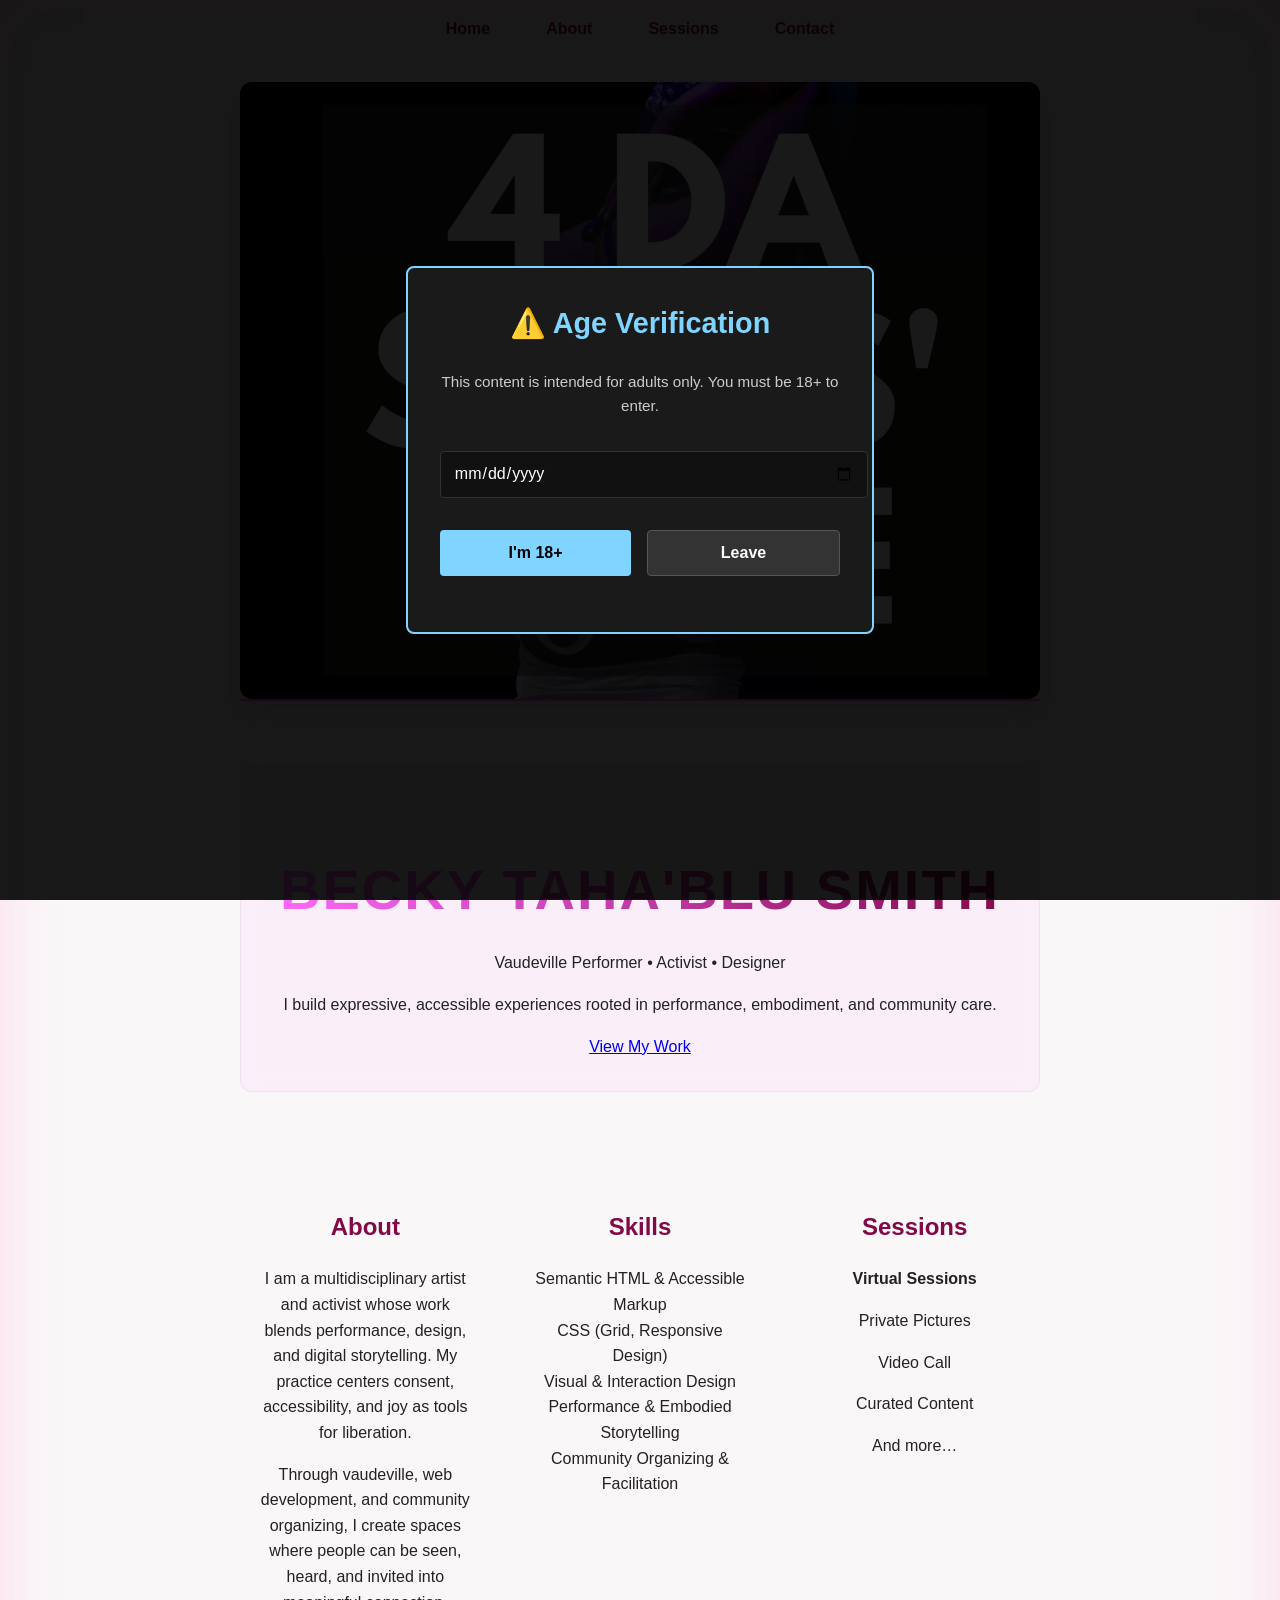
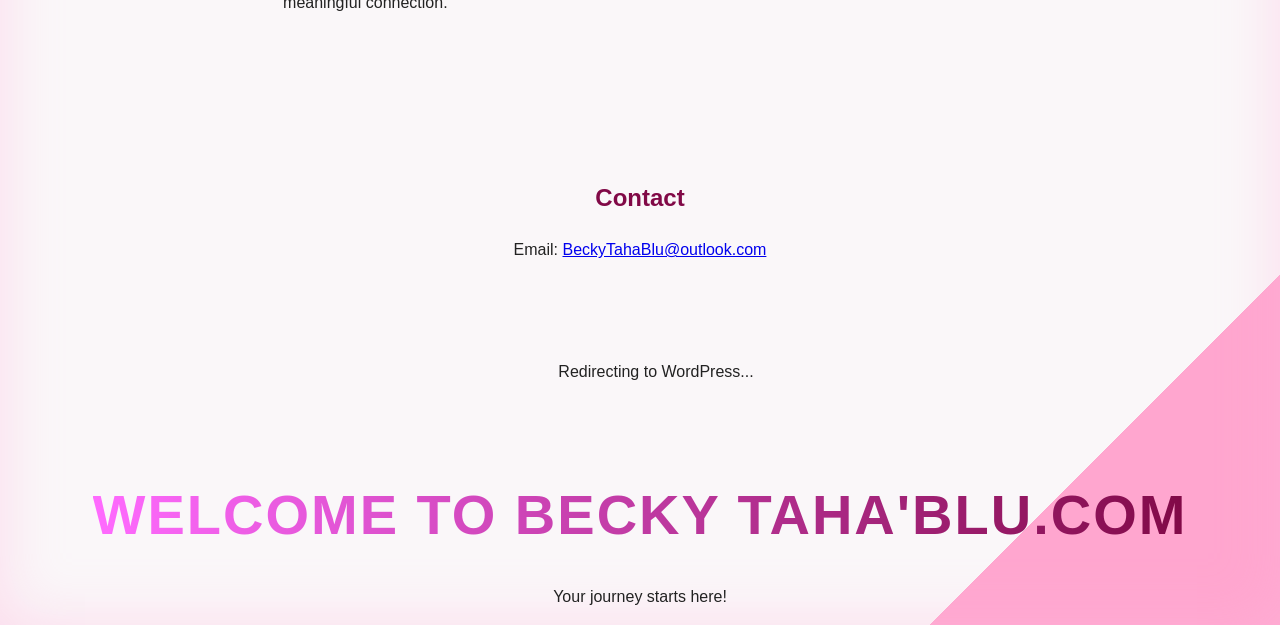
==== commit 99ceaa1f: "Merge remote changes and add age verification system" ====
--- a/index.html
+++ b/index.html
@@ -1,246 +1,213 @@
-<!doctype html>
+<!DOCTYPE html>
 <html lang="en">
 <head>
-  <meta charset="utf-8" />
-  <meta name="viewport" content="width=device-width, initial-scale=1" />
-  <title>Becky Taha'Blu</title>
-  <style>
-    /* Age Gate Modal Styles */
-    .age-gate-modal {
-      display: none;
-      position: fixed;
-      top: 0;
-      left: 0;
-      right: 0;
-      bottom: 0;
-      background: rgba(0, 0, 0, 0.9);
-      z-index: 9999;
-      justify-content: center;
-      align-items: center;
-    }
-    
-    .age-gate-modal.show {
-      display: flex;
-    }
-    
-    .age-gate-content {
-      background: #1a1a1a;
-      border: 2px solid #7fd5ff;
-      border-radius: 8px;
-      padding: 2rem;
-      max-width: 400px;
-      text-align: center;
-      color: #fff;
-    }
-    
-    .age-gate-content h2 {
-      margin-top: 0;
-      color: #7fd5ff;
-      font-size: 1.8rem;
-    }
-    
-    .age-gate-content p {
-      font-size: 0.95rem;
-      line-height: 1.6;
-      color: #ccc;
-    }
-    
-    .age-gate-form {
-      margin: 1.5rem 0;
-    }
-    
-    .age-gate-form input {
-      width: 100%;
-      padding: 0.8rem;
-      margin: 0.5rem 0;
-      background: #111;
-      border: 1px solid #333;
-      border-radius: 4px;
-      color: #fff;
-      font-size: 1rem;
-      font-family: sans-serif;
-    }
-    
-    .age-gate-form input::placeholder {
-      color: #666;
-    }
-    
-    .age-gate-form input:focus {
-      outline: none;
-      border-color: #7fd5ff;
-      box-shadow: 0 0 8px rgba(127, 213, 255, 0.3);
-    }
-    
-    .age-gate-buttons {
-      display: flex;
-      gap: 1rem;
-      margin-top: 1.5rem;
-    }
-    
-    .age-gate-btn {
-      flex: 1;
-      padding: 0.8rem;
-      border: none;
-      border-radius: 4px;
-      font-size: 1rem;
-      cursor: pointer;
-      font-weight: 600;
-      transition: all 0.3s;
-    }
-    
-    .age-gate-btn-accept {
-      background: #7fd5ff;
-      color: #000;
-    }
-    
-    .age-gate-btn-accept:hover {
-      background: #5fb8d4;
-    }
-    
-    .age-gate-btn-decline {
-      background: #333;
-      color: #fff;
-      border: 1px solid #555;
-    }
-    
-    .age-gate-btn-decline:hover {
-      background: #444;
-    }
-    
-    .age-gate-error {
-      color: #ff6b6b;
-      font-size: 0.9rem;
-      margin-top: 0.5rem;
-    }
-  </style>
-  <style>
-    body { margin:0; font-family:system-ui, -apple-system, Segoe UI, Roboto, Arial, sans-serif; background:#111; color:#fff; }
-    .cover { position:relative; min-height:75vh; overflow:hidden; color:#fff; }
-    .cover img { width:100%; height:100%; object-fit:cover; vertical-align:middle; opacity:.9; }
-    .cover .inner { position:absolute; inset:0; display:flex; flex-direction:column; justify-content:center; align-items:center; padding:1rem; background:rgba(0,0,0,.35); text-align:center; }
-    .wrap { max-width:1000px; margin:0 auto; padding:1rem; }
-    .section { padding:5vh 1rem; }
-    h2, h3, p, ul, li { margin: .5rem 0; }
-    ul { padding-left:1.2rem; }
-    .columns { display:flex; flex-wrap:wrap; gap:1rem; }
-    .column { flex:1 1 300px; background:#1b1b1b; border-radius:8px; border:1px solid #333; padding:1rem; }
-    img { max-width:100%; border-radius:8px; display:block; margin:0.4rem 0; }
-    .social-links { display:flex; flex-wrap:wrap; gap:.4rem; list-style:none; padding:0; }
-    .social-links li { margin:0; }
-    .social-links a { color:#7fd5ff; text-decoration:none; border:1px solid #2f6c94; border-radius:999px; padding:.2rem .6rem; background:#152e40; }
-    .footer { text-align:center; padding:1rem; font-size:.85rem; color:#ccc; }
-  </style>
+    <meta charset="UTF-8">
+    <meta name="viewport" content="width=device-width, initial-scale=1.0">
+    <link rel="stylesheet" href="style.css">
+    <title>Becky Taha'Blu</title>
+    <style>
+        /* Age Gate Modal Styles */
+        .age-gate-modal {
+            display: none;
+            position: fixed;
+            top: 0;
+            left: 0;
+            right: 0;
+            bottom: 0;
+            background: rgba(0, 0, 0, 0.9);
+            z-index: 9999;
+            justify-content: center;
+            align-items: center;
+        }
+
+        .age-gate-modal.show {
+            display: flex;
+        }
+
+        .age-gate-content {
+            background: #1a1a1a;
+            border: 2px solid #7fd5ff;
+            border-radius: 8px;
+            padding: 2rem;
+            max-width: 400px;
+            text-align: center;
+            color: #fff;
+        }
+
+        .age-gate-content h2 {
+            margin-top: 0;
+            color: #7fd5ff;
+            font-size: 1.8rem;
+        }
+
+        .age-gate-content p {
+            font-size: 0.95rem;
+            line-height: 1.6;
+            color: #ccc;
+        }
+
+        .age-gate-form {
+            margin: 1.5rem 0;
+        }
+
+        .age-gate-form input {
+            width: 100%;
+            padding: 0.8rem;
+            margin: 0.5rem 0;
+            background: #111;
+            border: 1px solid #333;
+            border-radius: 4px;
+            color: #fff;
+            font-size: 1rem;
+            font-family: sans-serif;
+        }
+
+        .age-gate-form input::placeholder {
+            color: #666;
+        }
+
+        .age-gate-form input:focus {
+            outline: none;
+            border-color: #7fd5ff;
+            box-shadow: 0 0 8px rgba(127, 213, 255, 0.3);
+        }
+
+        .age-gate-buttons {
+            display: flex;
+            gap: 1rem;
+            margin-top: 1.5rem;
+        }
+
+        .age-gate-btn {
+            flex: 1;
+            padding: 0.8rem;
+            border: none;
+            border-radius: 4px;
+            font-size: 1rem;
+            cursor: pointer;
+            font-weight: 600;
+            transition: all 0.3s;
+        }
+
+        .age-gate-btn-accept {
+            background: #7fd5ff;
+            color: #000;
+        }
+
+        .age-gate-btn-accept:hover {
+            background: #5fb8d4;
+        }
+
+        .age-gate-btn-decline {
+            background: #333;
+            color: #fff;
+            border: 1px solid #555;
+        }
+
+        .age-gate-btn-decline:hover {
+            background: #444;
+        }
+
+        .age-gate-error {
+            color: #ff6b6b;
+            font-size: 0.9rem;
+            margin-top: 0.5rem;
+        }
+    </style>
 </head>
 <body>
-  <!-- Age Gate Modal -->
-  <div id="ageGateModal" class="age-gate-modal">
-    <div class="age-gate-content">
-      <h2>⚠️ Age Verification</h2>
-      <p>This content is intended for adults only. You must be 18+ to enter.</p>
-      <form class="age-gate-form" id="ageGateForm">
-        <input type="date" id="birthDate" placeholder="YYYY-MM-DD" required />
-        <div id="ageGateError" class="age-gate-error"></div>
-        <div class="age-gate-buttons">
-          <button type="submit" class="age-gate-btn age-gate-btn-accept">I'm 18+</button>
-          <button type="button" class="age-gate-btn age-gate-btn-decline" id="declineBtn">Leave</button>
+    <!-- Age Gate Modal -->
+    <div id="ageGateModal" class="age-gate-modal">
+        <div class="age-gate-content">
+            <h2>⚠️ Age Verification</h2>
+            <p>This content is intended for adults only. You must be 18+ to enter.</p>
+            <form class="age-gate-form" id="ageGateForm">
+                <input type="date" id="birthDate" placeholder="YYYY-MM-DD" required />
+                <div id="ageGateError" class="age-gate-error"></div>
+                <div class="age-gate-buttons">
+                    <button type="submit" class="age-gate-btn age-gate-btn-accept">I'm 18+</button>
+                    <button type="button" class="age-gate-btn age-gate-btn-decline" id="declineBtn">Leave</button>
+                </div>
+            </form>
         </div>
-      </form>
     </div>
-  </div>
-
-  <div class="cover">
-    <img src="https://beckytahablu.wordpress.com/wp-content/uploads/2025/03/blackwhitegreentactilepsychedelicmusicportraitpsychedelicposter_20250311_173558_00007491896502432574039.jpg" alt="Becky Taha'Blu" />
-    <div class="inner">
-      <h1>Welcome to the World of Becky Taha'Blu</h1>
-      <p style="text-align:right; max-width:700px;">unapologetically Black, queer, and femme, is the Gothic Glamorous Gangster shaking up the status quo. As an Afrocentric dominatrix and tantric practitioner, she's not just about pleasure—she's about power, education, and smashing oppressive systems. Co-organizing SLUTWALK Denver, Becky leads the charge against rape culture, strutting through the streets lavishly underdressed to trample the patriarchy.</p>
-      <img src="https://beckytahablu.wordpress.com/wp-content/uploads/2025/03/greysimplejustsoldinstagrampostcard_20250311_172432_00007929353339511022209.jpg?w=1024" alt="Becky" style="max-width:420px;" />
-    </div>
-  </div>
-
-  <div class="wrap">
-    <section class="section" style="padding-top:4vh; padding-bottom:4vh; text-align:center;">
-      <h2>The Big Mouth from the South</h2>
-    </section>
-
-    <hr style="border-color:#e5e5e5;" />
-    <hr style="border-color:#e5e5e5;" />
-
-    <section class="section" style="text-align:center;">
-      <h2><em>“Feel free to Google Me, it's Taha'Blu!” [TaHa-Blō]</em></h2>
-      <p style="font-size:.9rem;">~ Becky Taha’Blu</p>
-    </section>
-
-    <section class="section" style="text-align:center;">
-      <p style="margin:0 auto; max-width:900px;">“Feel free to Google Me, it's Becky Taha'Blu!” [TaHa-Blō]</p>
-      <p style="text-align:left; max-width:900px; margin:1rem auto;">Becky Taha'Blu, unapologetically Black, queer, and femme, is the Gothic Glamorous Gangster shaking up the status quo. As an Afrocentric dominatrix and tantric practitioner, she's not just about pleasure—she's about power, education, and smashing oppressive systems. Co-organizing SLUTWALK Denver, Becky leads the charge against rape culture, strutting through the streets lavishly underdressed to trample the patriarchy.<br><br>With a flair for the dramatic, Becky is a Vaudeville performer and producer who uses comedy and charisma to cast spells for equity. Her performances are a fusion of ancient wisdom and modern rebellion, challenging audiences to rethink societal norms. As the head Hoe with the Co-Op, a sex-positive collective, she creates spaces where marginalized bodies are celebrated, and healing is revolutionary.<br><br>Becky's activism doesn't stop there. She's a driving force in the Rogue Support Network (RSN) and fighting for decriminalization and the rights of sex workers. As a proud member of Lysistrata she's on the front lines demanding Universal Basic Income and the dismantling of oppressive systems.</p>
-      <p style="text-align:center; max-width:900px; margin:.5rem auto;">If you're in her presence, expect to be challenged, enlightened, and thoroughly entertained. And remember, <a href="https://forms.gle/i4nurvw4JTtdVFN98" style="color:#7fd5ff;">Google Me</a>!</p>
-      <div style="text-align:center; margin:1rem 0;"><a href="https://www.niteflirt.com/phonesex/listing?crid=Listing%20button&listing_id=11105554&pid=27673523"><img src="https://affiliate.niteflirt.com/niteflirt/images/nf-btn-call-me-on_133x39.gif" alt="Call BeckyTahaBlu for phone sex on Niteflirt.com" title="Call BeckyTahaBlu for phone sex on Niteflirt.com" /></a></div>
-      <div style="text-align:center; margin:1rem 0;"><iframe width="420" height="315" src="https://videopress.com/v/qyZplzRW?resizeToParent=true&cover=true&preloadContent=metadata&useAverageColor=true" frameborder="0" allowfullscreen></iframe></div>
-      <div style="text-align:center; margin:1rem 0;"><img src="https://beckytahablu.wordpress.com/wp-content/uploads/2025/03/becky-logo-3-1.png?w=500" alt="Becky logo" style="max-width:220px;"/></div>
-    </section>
-
-    <section class="columns">
-      <div class="column">
-        <img src="https://beckytahablu.wordpress.com/wp-content/uploads/2025/03/e3280716-3004-4d63-ae2f-e071078f6f48-1_all_17728277024957830709643.jpg?w=768" alt="Becky" />
-        <img src="https://beckytahablu.wordpress.com/wp-content/uploads/2025/03/titsgiggles-2024-1045744630742553018780.jpg?w=682" alt="Becky" />
-        <img src="https://beckytahablu.wordpress.com/wp-content/uploads/2025/03/titsgiggles-2024-1046490597239380816085.jpg?w=682" alt="Becky" />
-        <ul>
-          <li>Co-Founder of Rogue</li>
-          <li>Support Network (RSN)</li>
-          <li>Co-Founder of Rocky Mountain Sex Workers Coalition (RMSWC)</li>
-          <li>Organizer of SLUTWALK Denver</li>
-          <li>Producer of Sacre'Blu</li>
-          <li>Member Lysistrata</li>
-          <li>Member Black Sex Workers Coalition of Colorado</li>
+
+    <nav>
+        <ul class="nav-list">
+            <li><a href="index.html">Home</a></li>
+            <li><a href="About.html">About</a></li>
+            <li><a href="Sessions.html">Sessions</a></li>
+            <li><a href="contact.html">Contact</a></li>
         </ul>
-      </div>
-      <div class="column">
-        <h2>Performance</h2>
-        <p style="font-size:.85rem;">Starts at:</p>
-        <h2 style="font-size:2rem;">$222</h2>
-        <p>My performance prices are set in stone, dripping in gold, and absolutely non-negotiable. If you try to haggle, I’ll block you, ignore you, and trust me—it won’t be the kind of neglect you fantasize about. Respect the rate, or don’t bother sliding into my inbox.</p>
-        <h3>Private Events</h3>
-        <p>I am a force of rebellion and seduction, fighting for sex worker rights, decriminalization, and the dismantling of oppressive systems through the He-He's Hahas and Tatas, contact me with details about the event.</p>
-        <h3>Vaudeville</h3>
-        <p>A mesmerizing mix of Vaudeville charm and radical resistance, I blend sharp wit, sensuality, and activism—whether leading the charge or lighting up the stage I look good doing it; that's why I am, Becky with the Good Hair—where pleasure meets protest. You can book me for stand-up comedy or other public speaking events. If your event, cause or corporate event aligns with my radical views I may consider a sliding scale fee.</p>
-        <h3>Burlesque</h3>
-        <p>Ask me about my many burlesque dance numbers, my style is known to be: <strong>Gothic Glamour & Gangster.</strong></p>
-        <p style="text-align:center;">I offer ‘Private Lessons’ and sessions alongside group classes.</p>
-        <h3>Virtual Date</h3>
-        <p>A soft, yet firm degrading session for the body and mind.</p>
-        <p>~Voice Recording: $5<br>~Video & Voice Recording: $10<br>~Phone Consultation: $50+</p>
-        <p><strong>Shipping Unmentionables</strong><br>We ship worldwide, flat shipping rate.</p>
-      </div>
-    </section>
-
-    <section class="section" style="background:#000; padding:4vh 1rem;">
-      <div style="text-align:center;"><h3>Connect with MizTrystBlu</h3>
-      <p>Email: BeckyTahaBlu@outlook.com</p>
-      <img src="https://beckytahablu.wordpress.com/wp-content/uploads/2025/03/image-1.png?w=500" alt="MizTrystBlu" style="max-width:260px;" /></div>
-      <p style="text-align:center; font-size:.9rem;">Upcoming Public Events</p>
-      <img src="https://beckytahablu.wordpress.com/wp-content/uploads/2025/03/pro-emailsignature_20250311_172258_00004904854328373020688.jpg?w=1024" alt="Contact" style="max-width:380px; display:block; margin:0 auto;" />
-    </section>
-
-    <section style="text-align:center; padding:1rem 0;">
-      <div style="display:flex; justify-content:center; flex-wrap:wrap; gap:1rem;">
-        <a href="https://cash.app/beckytahablu" class="social">$BeckyTahaBlu</a>
-        <a href="https://www.amazon.com/hz/wishlist/ls/1C0C0CPOHARVQ?ref_=wl_share" class="social">Wishlist</a>
-        <a href="https://fetlife.com/users/1606671" class="social">FetLife</a>
-        <a href="https://www.niteflirt.com/users/BeckyTahaBlu" class="social">NiteFlirt</a>
-      </div>
-    </section>
-
-    <section style="text-align:center; padding:2rem 0;">
-      <img src="https://beckytahablu.wordpress.com/wp-content/uploads/2025/03/becky-logo-3-1.png" alt="Logo" style="max-width:200px; margin:.5rem;" />
-      <img src="https://beckytahablu.wordpress.com/wp-content/uploads/2025/03/becky-logo-2-1.png" alt="Logo 2" style="max-width:200px; margin:.5rem;" />
-    </section>
-
-    <section style="text-align:center; padding:1rem;">
-      <audio controls src="https://music.youtube.com/watch?v=oNeEyysDAHk&si=Nz2_Phd3IlsxnaRu"></audio>
-      <figcaption>Cheap Perfume - Slut Game Strong</figcaption>
-    </section>
-
-    <footer class="footer">Redirecting to WordPress...</footer>
-  </div>
+    </nav>
+
+    <header class="page-hero">
+        <img src="assets/forthesluts.webp" alt="Hero Image" class="page-hero-image">
+    </header>
+
+    <main>
+        <section id="hero" aria-labelledby="hero-heading">
+            <h1 id="hero-heading">Becky Taha'Blu Smith</h1>
+            <p class="hero-tagline">Vaudeville Performer • Activist • Designer</p>
+            <p class="hero-intro">
+                I build expressive, accessible experiences rooted in performance,
+                embodiment, and community care.
+            </p>
+            <a href="https://www.linkedin.com/in/becky-taha-blu-06805869/" class="hero-cta">
+                View My Work
+            </a>
+        </section>
+
+        <div class="info-grid" aria-label="About, Skills, and Projects">
+            <section id="about" aria-labelledby="about-heading">
+                <h2 id="about-heading">About</h2>
+                <p>
+                    I am a multidisciplinary artist and activist whose work blends
+                    performance, design, and digital storytelling. My practice centers
+                    consent, accessibility, and joy as tools for liberation.
+                </p>
+                <p>
+                    Through vaudeville, web development, and community organizing,
+                    I create spaces where people can be seen, heard, and invited into
+                    meaningful connection.
+                </p>
+            </section>
+
+            <section id="skills" aria-labelledby="skills-heading">
+                <h2 id="skills-heading">Skills</h2>
+                <ul class="skills-list">
+                    <li>Semantic HTML &amp; Accessible Markup</li>
+                    <li>CSS (Grid, Responsive Design)</li>
+                    <li>Visual &amp; Interaction Design</li>
+                    <li>Performance &amp; Embodied Storytelling</li>
+                    <li>Community Organizing &amp; Facilitation</li>
+                </ul>
+            </section>
+
+            <section id="sessions" aria-labelledby="sessions-heading">
+                <h2 id="sessions-heading">Sessions</h2>
+                <p><strong>Virtual Sessions</strong></p>
+                <p>Private Pictures</p>
+                <p>Video Call</p>
+                <p>Curated Content</p>
+                <p>And more…</p>
+            </section>
+        </div>
+
+        <section id="contact" class="contact-section" aria-labelledby="contact-heading">
+            <h2 id="contact-heading">Contact</h2>
+            <p>Email: <a href="mailto:BeckyTahaBlu@outlook.com">BeckyTahaBlu@outlook.com</a></p>
+        </section>
+
+        <footer class="footer">Redirecting to WordPress...</footer>
+    </main>
+
+    <script src="script.js" defer></script>
 </body>
 </html>
+  </body>
+</html>
+    <h1>Welcome to Becky Taha'Blu.com</h1>
+    <p>Your journey starts here!</p>
+</body>
+</html>
--- a/style.css
+++ b/style.css
@@ -0,0 +1,332 @@
+/* === Imported from Project-2026/style.css === */
+/* Color variables - TechPink & Blue Palette */
+:root {
+  --primary-pink: #ff6bff;
+  --dark-purple: #810947;
+  --deep-purple: #3d0025;
+  --text-dark: #2b1221;
+  --cyan: #00ffff;
+  --tech-blue: #0077c0;
+  --light-pink: #fee2f2;
+  --light-bg: #f0f4f8;
+  --cyan-accent: #00bbde;
+}
+@media (prefers-color-scheme: dark) {
+  body {
+    background: linear-gradient(135deg, #1a1a2e 10%, #16213e 90%);
+    color: #f0f4f8;
+  }
+
+  #hero {
+    background: rgba(37, 90, 90, 0.05);
+    border: 1px solid rgba(0, 255, 255, 0.1);
+  }
+
+  header {
+    border-bottom-color: var(--cyan);
+    background: rgba(0, 255, 255, 0.02);
+  }
+
+  h2, h3, h4, h5, h6 {
+    color: var(--cyan);
+  }
+
+  .nav-list a {
+    color: var(--cyan);
+  }
+
+  .nav-list a:hover,
+  .nav-list a:focus-visible {
+    color: var(--light-pink);
+    border-bottom-color: var(--light-pink);
+    background: rgba(0, 255, 255, 0.1);
+  }
+}
+/* Global centering */
+body {
+  display: flex;
+  flex-direction: column;
+  align-items: center;
+  justify-content: center;
+  text-align: center;
+  margin: 0;
+  padding: 0;
+  min-height: 100vh;
+  background: linear-gradient(135deg, #faf7f9 90%, #ffb3d9 50%, #ffa6cf 10%);
+  box-shadow: inset 0 0 60px rgba(255, 182, 219, 0.436);
+  color: #222;
+  font-family: 'Poppins', -apple-system, BlinkMacSystemFont, 'Segoe UI', Roboto, 'Helvetica Neue', Arial, sans-serif;
+  line-height: 1.6;
+  transition: background 0.3s ease;
+}
+
+html[data-theme="dark"] body {
+  background: linear-gradient(135deg, #1a1a2e 10%, #16213e 90%);
+  color: #f0f4f8;
+}
+
+main {
+  width: 100%;
+  max-width: 800px;
+  padding: 2rem;
+  margin: 0 auto;
+}
+
+.info-grid {
+  display: grid;
+  grid-template-columns: repeat(3, minmax(0, 1fr));
+  gap: 1.5rem;
+  width: 100%;
+  margin: 2rem auto;
+}
+
+@media (max-width: 900px) {
+  .info-grid {
+    grid-template-columns: repeat(2, minmax(0, 1fr));
+  }
+}
+
+@media (max-width: 640px) {
+  .info-grid {
+    grid-template-columns: 1fr;
+  }
+}
+
+section {
+  text-align: center;
+  margin: 2rem auto;
+  padding: 2rem 1rem;
+  max-width: 100%;
+  border-radius: 12px;
+}
+
+.card-container {
+  display: flex;
+  gap: 20px;
+  flex-wrap: wrap;
+  justify-content: center;
+  align-items: stretch;
+}
+
+.card {
+  background-color: #fdf7fc;
+  padding: 20px;
+  width: 250px;
+  border-radius: 10px;
+  box-shadow: 0 10px 25px rgba(0, 0, 0, 0.1);
+  transition: transform 0.3s ease, box-shadow 0.3s ease;
+}
+
+.card h3 {
+  margin-top: 0;
+}
+
+.card:hover,
+.card:focus-within {
+  transform: translateY(-5px);
+  box-shadow: 0 16px 32px rgba(0, 0, 0, 0.15);
+}
+
+#hero {
+  background: rgba(239, 107, 239, 0.05);
+  backdrop-filter: blur(10px);
+  border: 1px solid rgba(154, 117, 154, 0.1);
+  margin-top: 2rem;
+}
+
+html[data-theme="dark"] #hero {
+  background: rgba(37, 90, 90, 0.05);
+  border: 1px solid rgba(0, 255, 255, 0.1);
+}
+
+p {
+  text-align: center;
+  margin-left: auto;
+  margin-right: auto;
+}
+
+ul {
+  text-align: center;
+  list-style-position: inside;
+}
+
+.skills-list {
+  text-align: center;
+  list-style: none;
+  padding: 0;
+  margin: 0 auto;
+}
+
+.project-card {
+  text-align: center;
+  margin: 2rem auto;
+}
+
+footer {
+  text-align: center;
+  width: 100%;
+  padding: 1rem;
+}
+
+/* Center all headings */
+h1 {
+  font-size: clamp(2rem, 8vw, 3.5rem);
+  background: linear-gradient(90deg, var(--primary-pink), var(--dark-purple));
+  -webkit-background-clip: text;
+  -webkit-text-fill-color: transparent;
+  background-clip: text;
+  text-transform: uppercase;
+  letter-spacing: 2px;
+  font-weight: bold;
+  margin-bottom: 0.5rem;
+}
+
+h2, h3, h4, h5, h6 {
+  text-align: center;
+  color: var(--dark-purple);
+}
+
+h1,
+h2 {
+  font-weight: 600;
+}
+
+html[data-theme="dark"] h2,
+html[data-theme="dark"] h3,
+html[data-theme="dark"] h4,
+html[data-theme="dark"] h5,
+html[data-theme="dark"] h6 {
+  color: var(--cyan);
+}
+
+header {
+  width: 100%;
+  text-align: center;
+  padding: 1rem 0;
+  border-bottom: 2px solid var(--primary-pink);
+  background: rgba(255, 107, 255, 0.02);
+}
+
+html[data-theme="dark"] header {
+  border-bottom-color: var(--cyan);
+  background: rgba(0, 255, 255, 0.02);
+}
+
+.nav-list {
+  display: flex;
+  justify-content: center;
+  align-items: center;
+  gap: 1.5rem;
+  list-style: none;
+  padding: 1rem;
+  margin: 0;
+  flex-wrap: wrap;
+}
+
+.nav-list a {
+  color: var(--dark-purple);
+  text-decoration: none;
+  font-weight: 600;
+  padding: 0.5rem 1rem;
+  border-radius: 8px;
+  transition: all 0.3s ease;
+  border-bottom: 2px solid transparent;
+}
+
+.nav-list a:hover,
+.nav-list a:focus-visible {
+  color: var(--primary-pink);
+  border-bottom-color: var(--primary-pink);
+  background: rgba(255, 107, 255, 0.1);
+}
+
+html[data-theme="dark"] .nav-list a {
+  color: var(--cyan);
+}
+
+html[data-theme="dark"] .nav-list a:hover,
+html[data-theme="dark"] .nav-list a:focus-visible {
+  color: var(--light-pink);
+  border-bottom-color: var(--light-pink);
+  background: rgba(0, 255, 255, 0.1);
+}
+
+/* === Compatibility styles for cautious-sniffle’s current index.html hero === */
+.page-hero {
+  width: 100%;
+  max-width: 800px;
+  margin: 1.5rem auto 0;
+  padding: 0;
+}
+
+.page-hero-image {
+  display: block;
+  width: 100%;
+  height: auto;
+  border-radius: 12px;
+  box-shadow: 0 16px 32px rgba(0, 0, 0, 0.12);
+}
+
+/* === Imported from Project-2026/style.css === */
+/* Color variables - TechPink & Blue Palette */
+:root {
+  --primary-pink: #ff6bff;
+  --dark-purple: #810947;
+  --deep-purple: #3d0025;
+  --text-dark: #2b1221;
+  --cyan: #00ffff;
+  --tech-blue: #0077c0;
+  --light-pink: #fee2f2;
+  --light-bg: #f0f4f8;
+  --cyan-accent: #00bbde;
+}
+
+/* Global centering */
+body {
+  display: flex;
+  flex-direction: column;
+  align-items: center;
+  justify-content: center;
+  text-align: center;
+  margin: 0;
+  padding: 0;
+  min-height: 100vh;
+  background: linear-gradient(135deg, #faf7f9 90%, #ffb3d9 50%, #ffa6cf 10%);
+  box-shadow: inset 0 0 60px rgba(255, 182, 219, 0.436);
+  color: #222;
+  font-family: 'Poppins', -apple-system, BlinkMacSystemFont, 'Segoe UI', Roboto, 'Helvetica Neue', Arial, sans-serif;
+  line-height: 1.6;
+  transition: background 0.3s ease;
+}
+
+html[data-theme="dark"] body {
+  background: linear-gradient(135deg, #1a1a2e 10%, #16213e 90%);
+  color: #f0f4f8;
+}
+
+main {
+  width: 100%;
+  max-width: 800px;
+  padding: 2rem;
+  margin: 0 auto;
+}
+
+.info-grid {
+  display: grid;
+  grid-template-columns: repeat(3, minmax(0, 1fr));
+  gap: 1.5rem;
+  width: 100%;
+  margin: 2rem auto;
+}
+
+@media (max-width: 900px) {
+  .info-grid {
+    grid-template-columns: repeat(2, minmax(0, 1fr));
+  }
+}
+
+@media (max-width: 640px) {
+  .info-grid {
+    grid-template-columns: 1fr;
+  }
+}
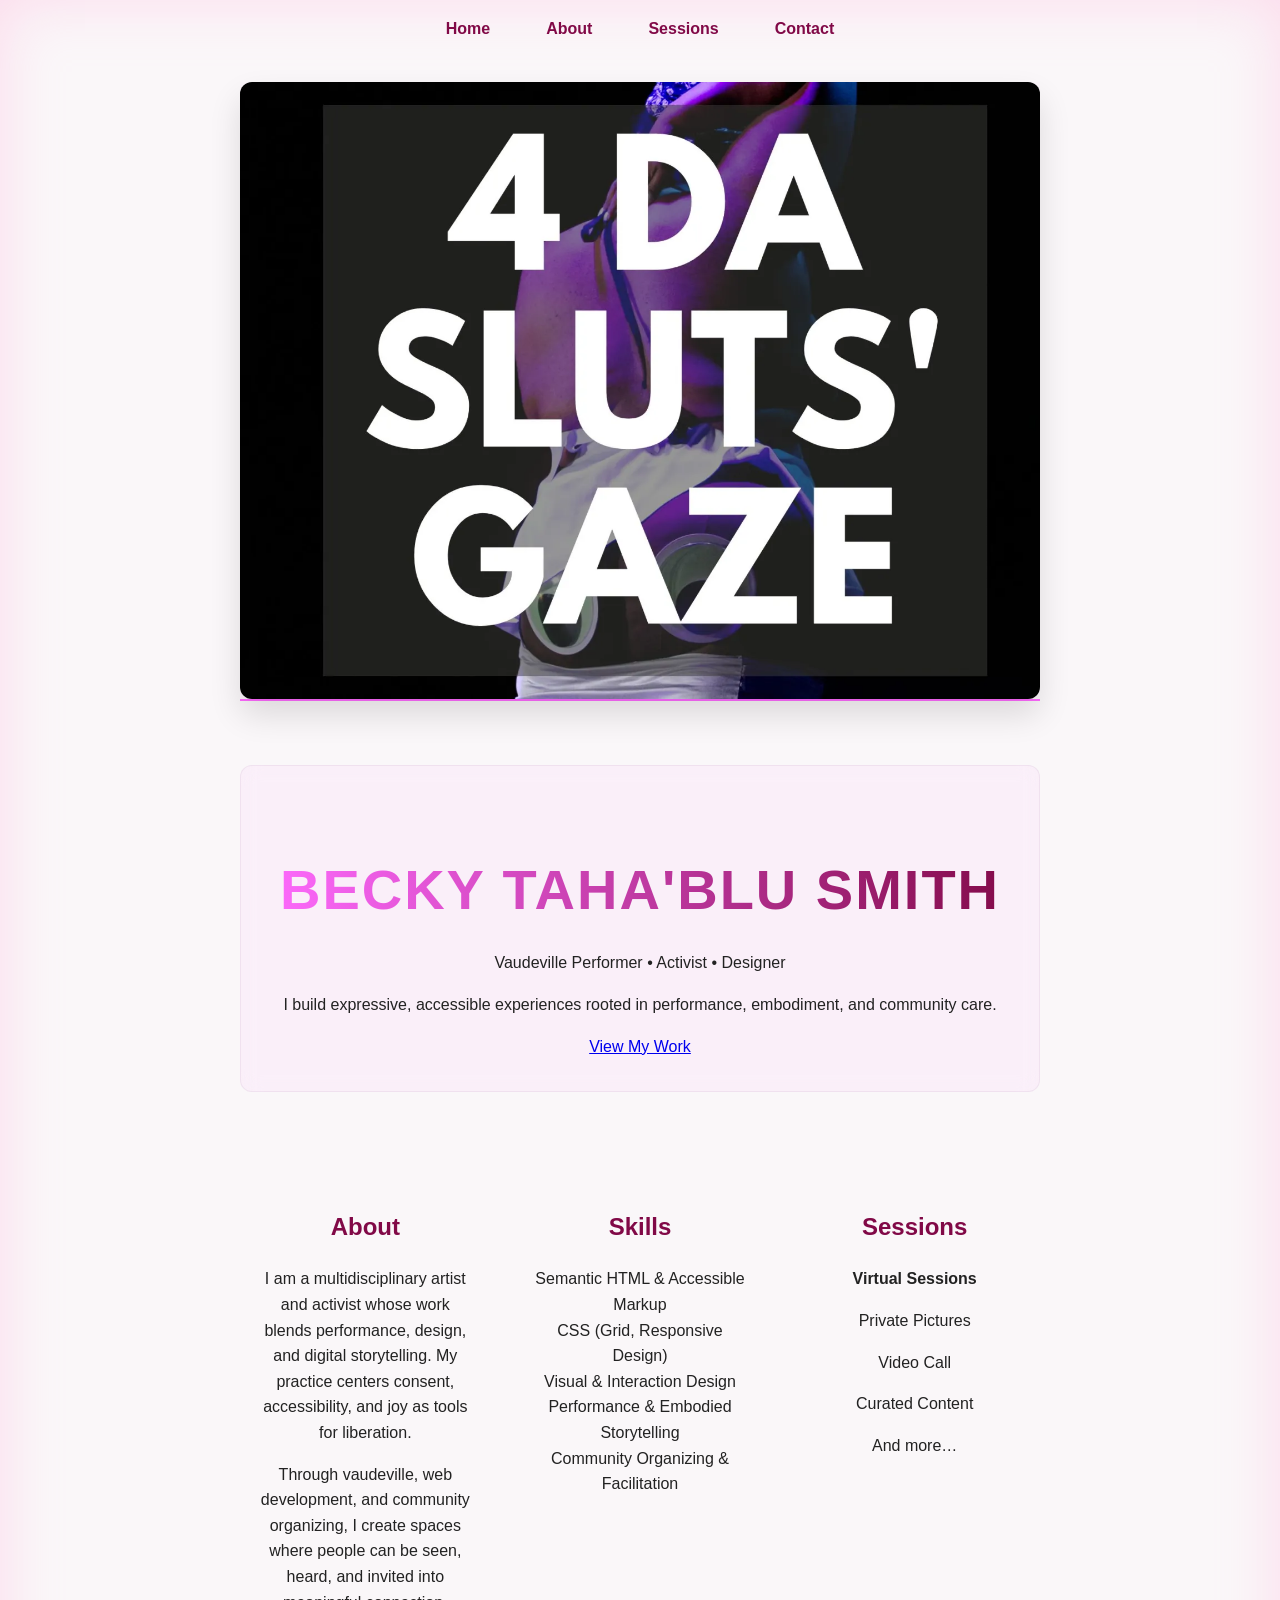
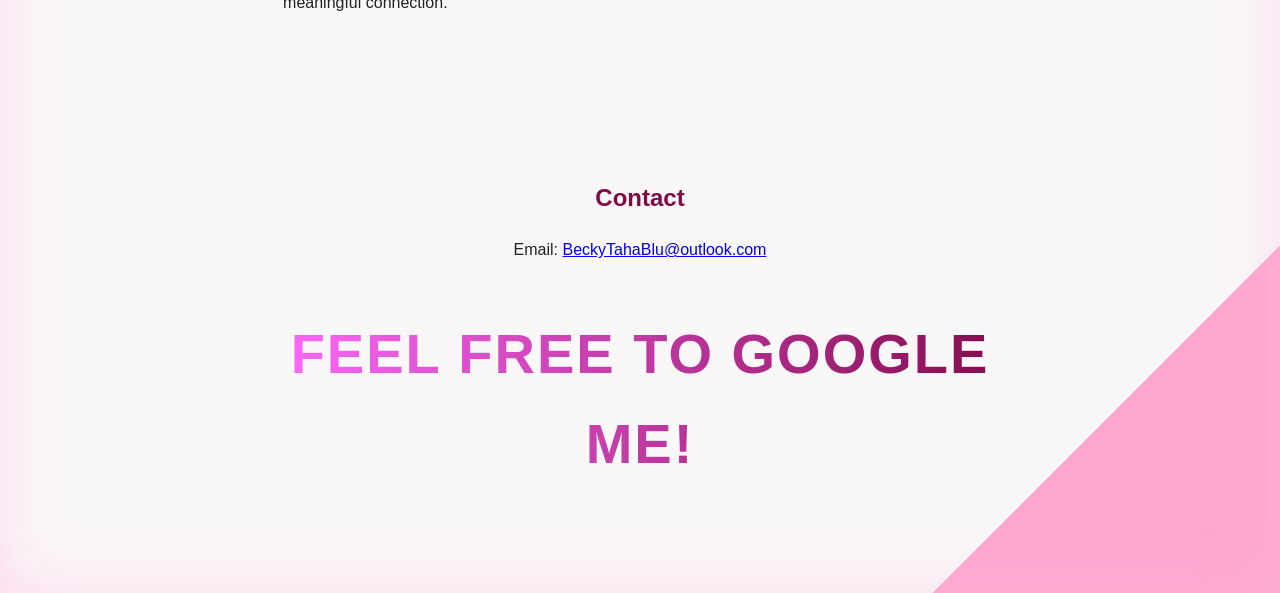
==== commit 5941db4d: "Normalize navigation links to lowercase in About, Contact, and Sessions pages" ====
--- a/index.html
+++ b/index.html
@@ -135,8 +135,8 @@
     <nav>
         <ul class="nav-list">
             <li><a href="index.html">Home</a></li>
-            <li><a href="About.html">About</a></li>
-            <li><a href="Sessions.html">Sessions</a></li>
+            <li><a href="about.html">About</a></li>
+            <li><a href="sessions.html">Sessions</a></li>
             <li><a href="contact.html">Contact</a></li>
         </ul>
     </nav>
@@ -197,17 +197,10 @@
         <section id="contact" class="contact-section" aria-labelledby="contact-heading">
             <h2 id="contact-heading">Contact</h2>
             <p>Email: <a href="mailto:BeckyTahaBlu@outlook.com">BeckyTahaBlu@outlook.com</a></p>
+           <h1>Feel free to Google Me!</h1>
         </section>
-
-        <footer class="footer">Redirecting to WordPress...</footer>
-    </main>
-
-    <script src="script.js" defer></script>
-</body>
-</html>
   </body>
 </html>
-    <h1>Welcome to Becky Taha'Blu.com</h1>
-    <p>Your journey starts here!</p>
-</body>
-</html>
+
+
+
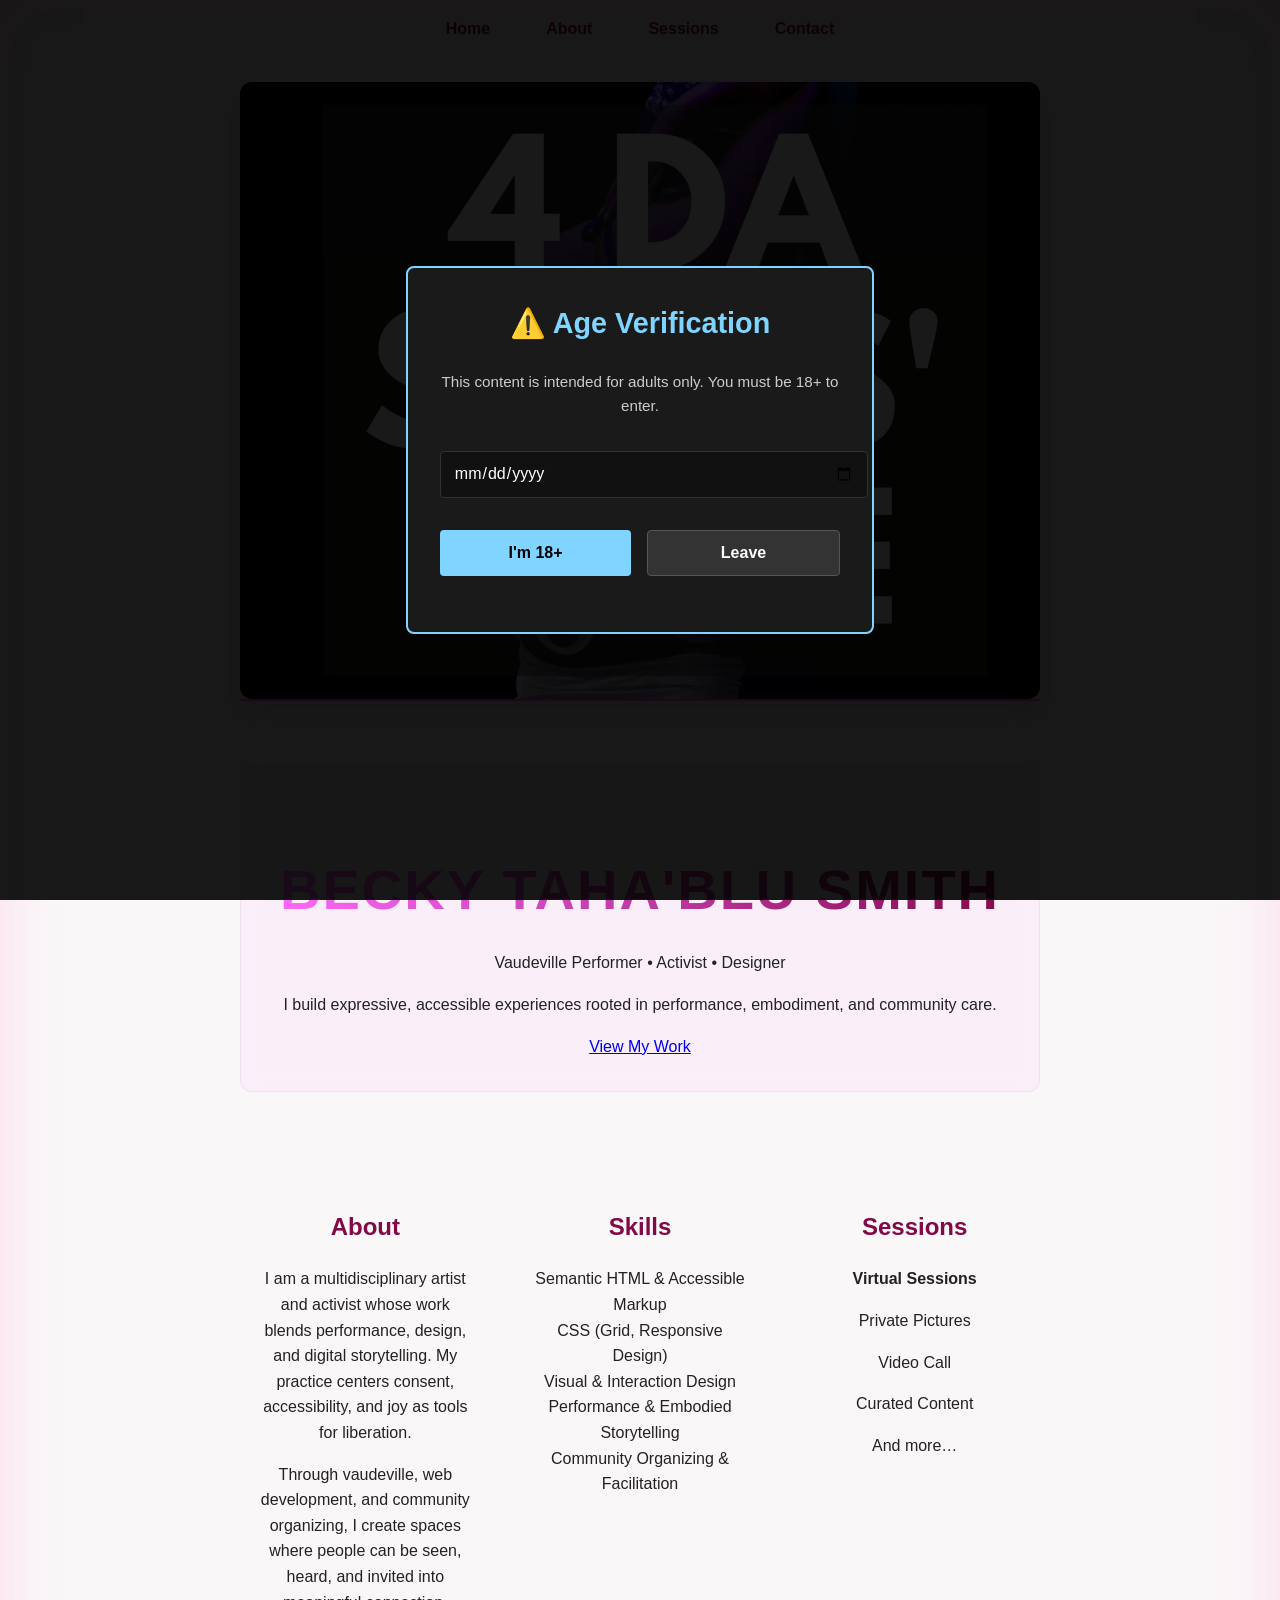
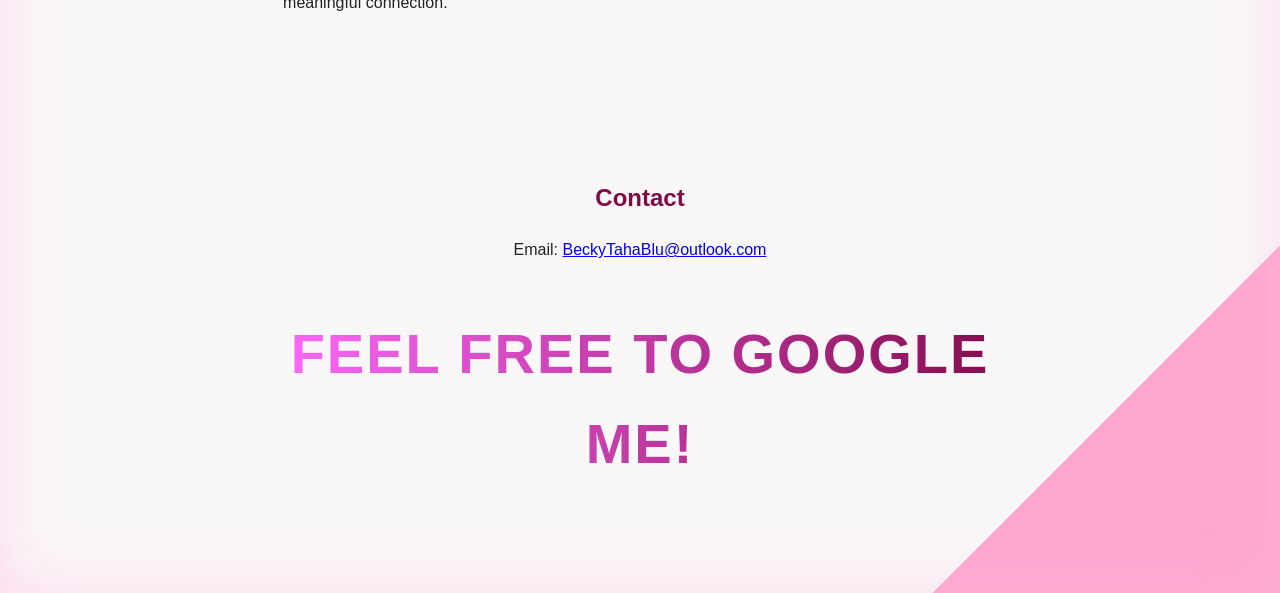
==== commit fa4b7c0d: "Add dark mode detection to age verification logic" ====
--- a/index.html
+++ b/index.html
@@ -199,6 +199,9 @@
             <p>Email: <a href="mailto:BeckyTahaBlu@outlook.com">BeckyTahaBlu@outlook.com</a></p>
            <h1>Feel free to Google Me!</h1>
         </section>
+    </main>
+
+    <script src="script.js" defer></script>
   </body>
 </html>
 
--- a/style.css
+++ b/style.css
@@ -1,47 +1,4 @@
-/* === Imported from Project-2026/style.css === */
-/* Color variables - TechPink & Blue Palette */
-:root {
-  --primary-pink: #ff6bff;
-  --dark-purple: #810947;
-  --deep-purple: #3d0025;
-  --text-dark: #2b1221;
-  --cyan: #00ffff;
-  --tech-blue: #0077c0;
-  --light-pink: #fee2f2;
-  --light-bg: #f0f4f8;
-  --cyan-accent: #00bbde;
-}
-@media (prefers-color-scheme: dark) {
-  body {
-    background: linear-gradient(135deg, #1a1a2e 10%, #16213e 90%);
-    color: #f0f4f8;
-  }
-
-  #hero {
-    background: rgba(37, 90, 90, 0.05);
-    border: 1px solid rgba(0, 255, 255, 0.1);
-  }
-
-  header {
-    border-bottom-color: var(--cyan);
-    background: rgba(0, 255, 255, 0.02);
-  }
-
-  h2, h3, h4, h5, h6 {
-    color: var(--cyan);
-  }
-
-  .nav-list a {
-    color: var(--cyan);
-  }
-
-  .nav-list a:hover,
-  .nav-list a:focus-visible {
-    color: var(--light-pink);
-    border-bottom-color: var(--light-pink);
-    background: rgba(0, 255, 255, 0.1);
-  }
-}
+
 /* Global centering */
 body {
   display: flex;
@@ -60,9 +17,11 @@
   transition: background 0.3s ease;
 }
 
-html[data-theme="dark"] body {
-  background: linear-gradient(135deg, #1a1a2e 10%, #16213e 90%);
-  color: #f0f4f8;
+@media (prefers-color-scheme: dark) {
+  body {
+    background: linear-gradient(135deg, #1a1a2e 10%, #16213e 90%);
+    color: #f0f4f8;
+  }
 }
 
 main {
@@ -134,9 +93,11 @@
   margin-top: 2rem;
 }
 
-html[data-theme="dark"] #hero {
-  background: rgba(37, 90, 90, 0.05);
-  border: 1px solid rgba(0, 255, 255, 0.1);
+@media (prefers-color-scheme: dark) {
+  #hero {
+    background: rgba(37, 90, 90, 0.05);
+    border: 1px solid rgba(0, 255, 255, 0.1);
+  }
 }
 
 p {
@@ -191,12 +152,10 @@
   font-weight: 600;
 }
 
-html[data-theme="dark"] h2,
-html[data-theme="dark"] h3,
-html[data-theme="dark"] h4,
-html[data-theme="dark"] h5,
-html[data-theme="dark"] h6 {
-  color: var(--cyan);
+@media (prefers-color-scheme: dark) {
+  h2, h3, h4, h5, h6 {
+    color: var(--cyan);
+  }
 }
 
 header {
@@ -207,9 +166,11 @@
   background: rgba(255, 107, 255, 0.02);
 }
 
-html[data-theme="dark"] header {
-  border-bottom-color: var(--cyan);
-  background: rgba(0, 255, 255, 0.02);
+@media (prefers-color-scheme: dark) {
+  header {
+    border-bottom-color: var(--cyan);
+    background: rgba(0, 255, 255, 0.02);
+  }
 }
 
 .nav-list {
@@ -240,18 +201,19 @@
   background: rgba(255, 107, 255, 0.1);
 }
 
-html[data-theme="dark"] .nav-list a {
-  color: var(--cyan);
-}
-
-html[data-theme="dark"] .nav-list a:hover,
-html[data-theme="dark"] .nav-list a:focus-visible {
-  color: var(--light-pink);
-  border-bottom-color: var(--light-pink);
-  background: rgba(0, 255, 255, 0.1);
-}
-
-/* === Compatibility styles for cautious-sniffle’s current index.html hero === */
+@media (prefers-color-scheme: dark) {
+  .nav-list a {
+    color: var(--cyan);
+  }
+
+  .nav-list a:hover,
+  .nav-list a:focus-visible {
+    color: var(--light-pink);
+    border-bottom-color: var(--light-pink);
+    background: rgba(0, 255, 255, 0.1);
+  }
+}
+
 .page-hero {
   width: 100%;
   max-width: 800px;
@@ -267,8 +229,6 @@
   box-shadow: 0 16px 32px rgba(0, 0, 0, 0.12);
 }
 
-/* === Imported from Project-2026/style.css === */
-/* Color variables - TechPink & Blue Palette */
 :root {
   --primary-pink: #ff6bff;
   --dark-purple: #810947;
@@ -280,53 +240,3 @@
   --light-bg: #f0f4f8;
   --cyan-accent: #00bbde;
 }
-
-/* Global centering */
-body {
-  display: flex;
-  flex-direction: column;
-  align-items: center;
-  justify-content: center;
-  text-align: center;
-  margin: 0;
-  padding: 0;
-  min-height: 100vh;
-  background: linear-gradient(135deg, #faf7f9 90%, #ffb3d9 50%, #ffa6cf 10%);
-  box-shadow: inset 0 0 60px rgba(255, 182, 219, 0.436);
-  color: #222;
-  font-family: 'Poppins', -apple-system, BlinkMacSystemFont, 'Segoe UI', Roboto, 'Helvetica Neue', Arial, sans-serif;
-  line-height: 1.6;
-  transition: background 0.3s ease;
-}
-
-html[data-theme="dark"] body {
-  background: linear-gradient(135deg, #1a1a2e 10%, #16213e 90%);
-  color: #f0f4f8;
-}
-
-main {
-  width: 100%;
-  max-width: 800px;
-  padding: 2rem;
-  margin: 0 auto;
-}
-
-.info-grid {
-  display: grid;
-  grid-template-columns: repeat(3, minmax(0, 1fr));
-  gap: 1.5rem;
-  width: 100%;
-  margin: 2rem auto;
-}
-
-@media (max-width: 900px) {
-  .info-grid {
-    grid-template-columns: repeat(2, minmax(0, 1fr));
-  }
-}
-
-@media (max-width: 640px) {
-  .info-grid {
-    grid-template-columns: 1fr;
-  }
-}
